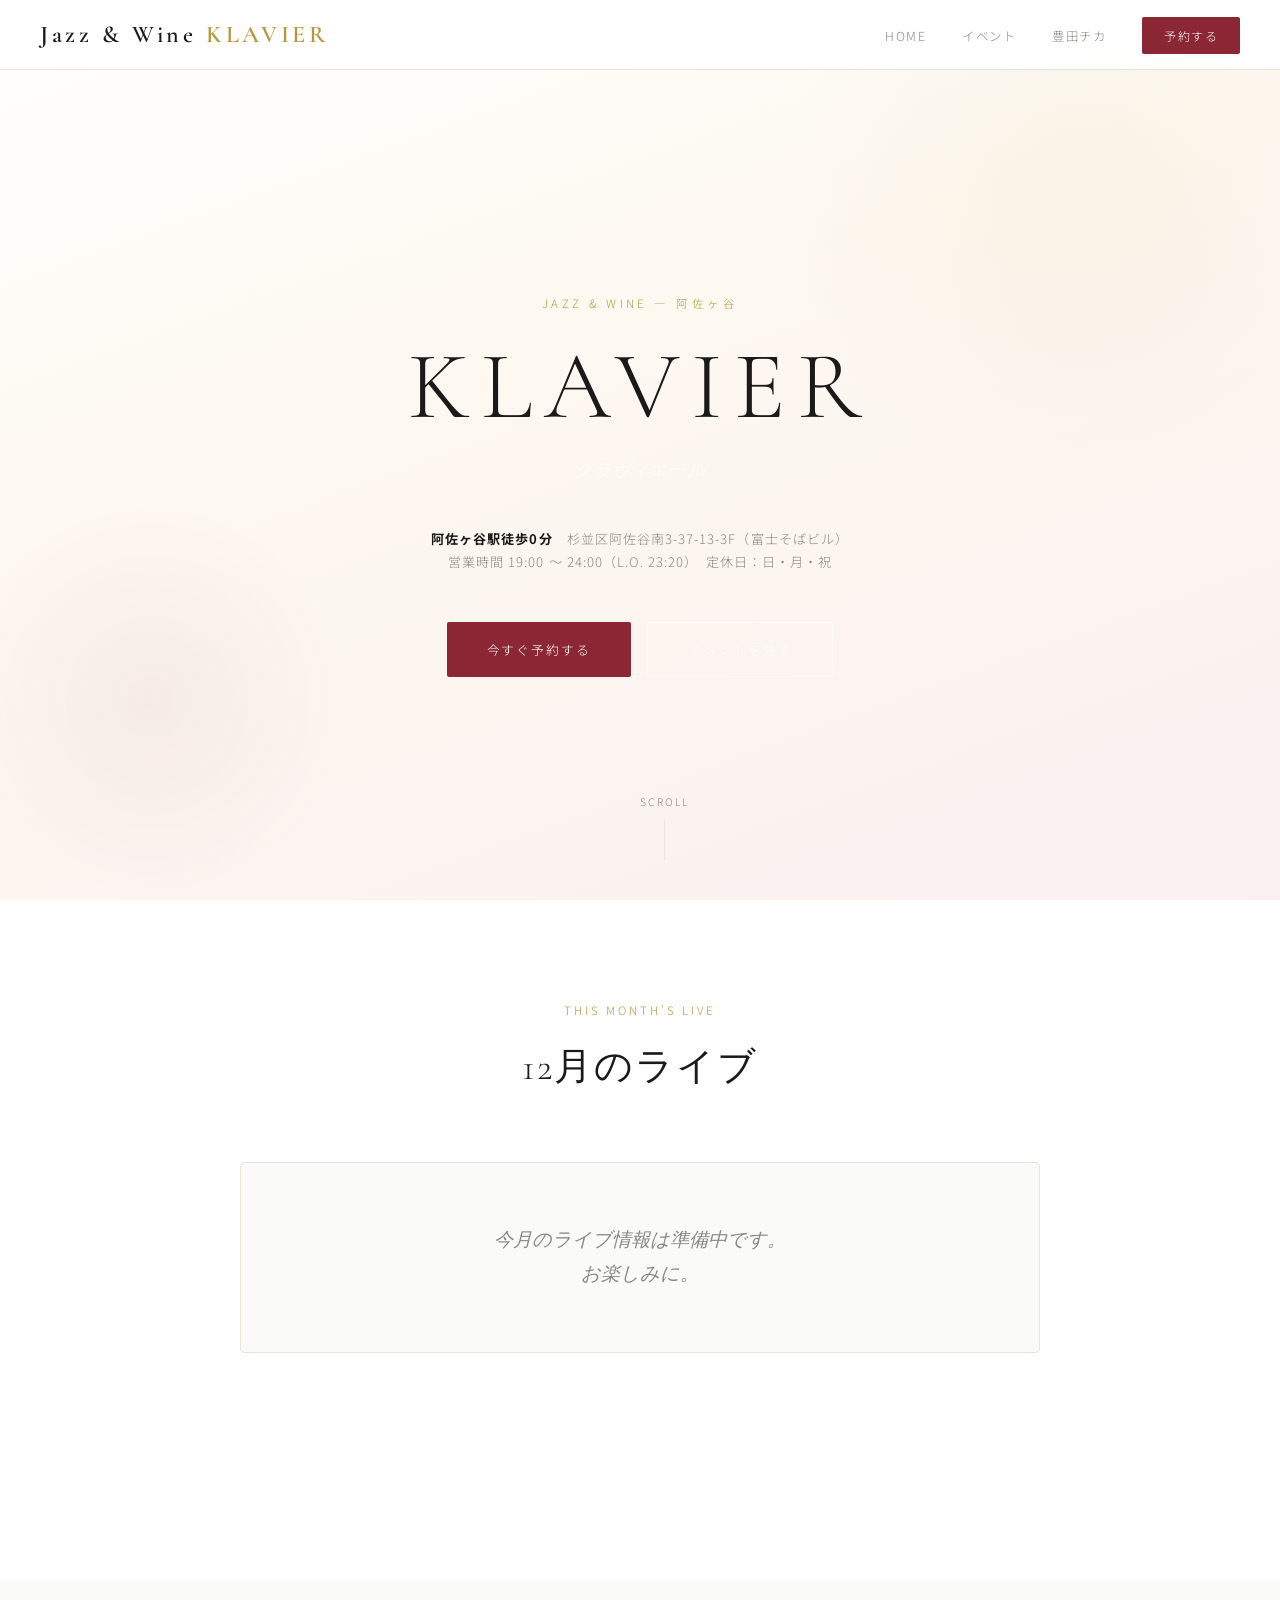
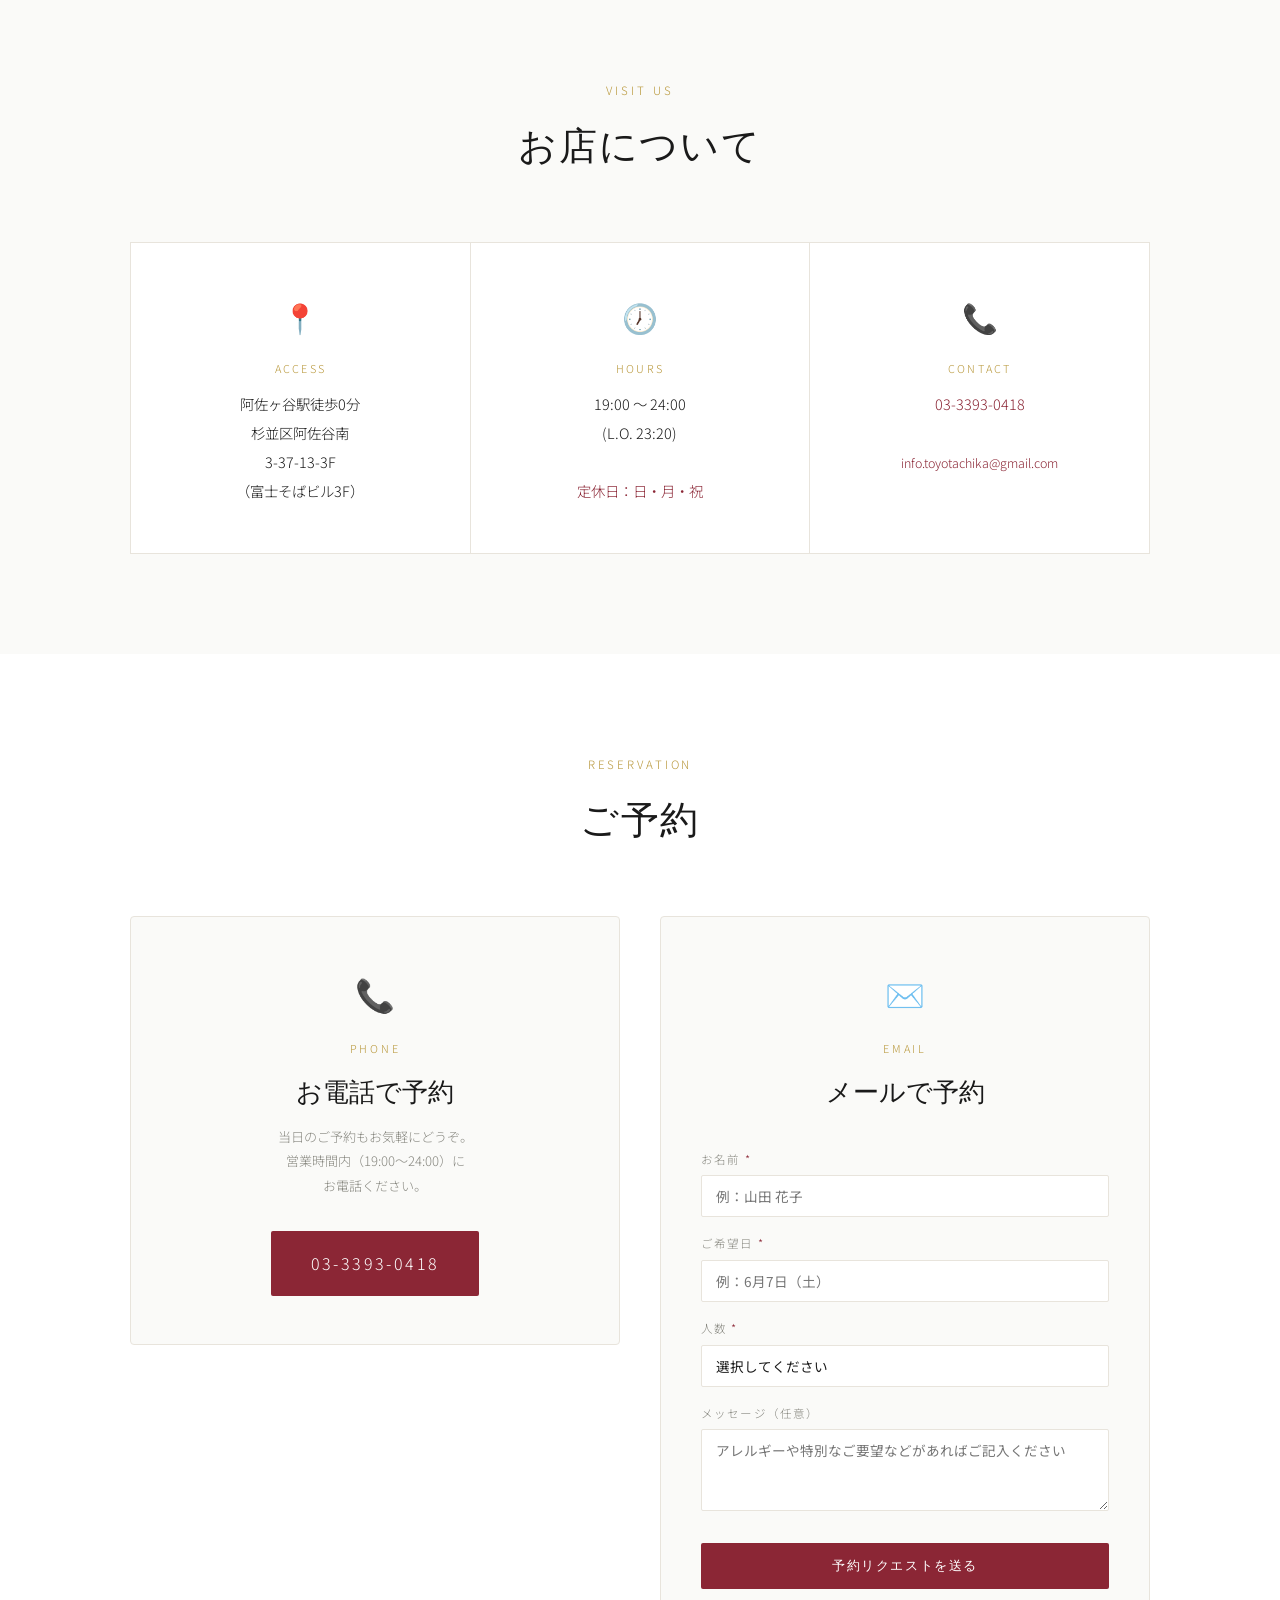
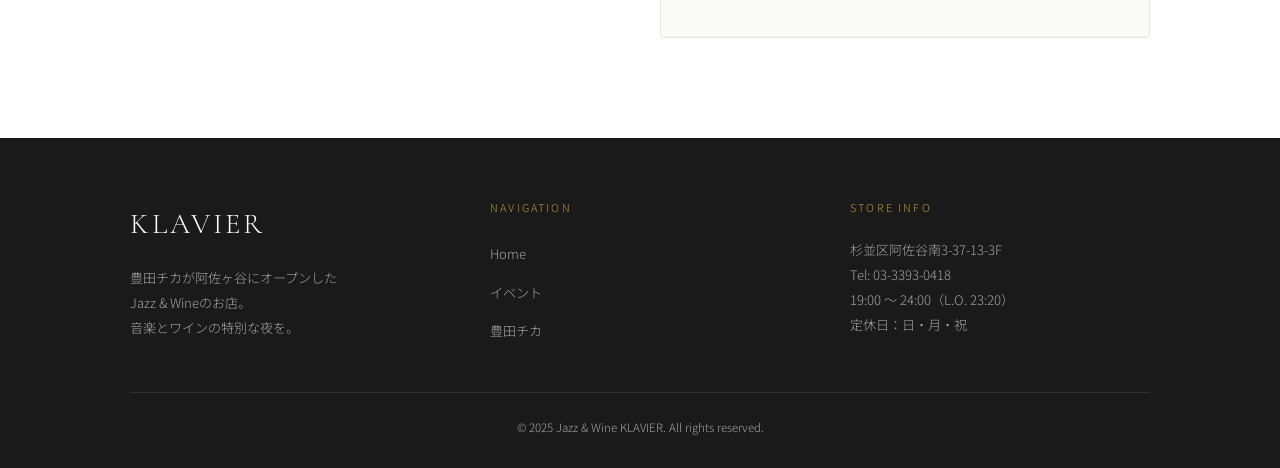
==== index.html @ 2b7a56e8 "予約フォームにメールアドレス欄を追加（返信先設定）" ====
<!DOCTYPE html>
<html lang="ja">
<head>
  <meta charset="UTF-8">
  <!-- ↓ スマートフォンで正しくスケールして表示するための設定 -->
  <meta name="viewport" content="width=device-width, initial-scale=1.0">
  <meta name="description" content="Jazz & Wine KLAVIER（クラヴィエール）阿佐ヶ谷駅徒歩0分。ジャズとワインを楽しめるライブバー。">
  <title>Jazz & Wine KLAVIER クラヴィエール | 阿佐ヶ谷</title>
  <!-- ↓ 共通スタイルシートの読み込み -->
  <link rel="stylesheet" href="css/style.css">
  <!-- Google Analytics -->
  <script async src="https://www.googletagmanager.com/gtag/js?id=G-T6R57ZZHMG"></script>
  <script>
    window.dataLayer = window.dataLayer || [];
    function gtag(){dataLayer.push(arguments);}
    gtag('js', new Date());
    gtag('config', 'G-T6R57ZZHMG');
  </script>
</head>
<body>

  <!-- ============================================================
       ナビゲーション（全ページ共通）
       position: fixed で画面上部に固定表示される
       ============================================================ -->
  <nav class="nav" role="navigation" aria-label="メインナビゲーション">
    <a href="index.html" class="nav-logo">
      Jazz &amp; Wine <span>KLAVIER</span>
    </a>

    <!-- ハンバーガーボタン（スマートフォン用） -->
    <button class="nav-hamburger" aria-label="メニューを開く" aria-expanded="false">
      <span></span>
      <span></span>
      <span></span>
    </button>

    <ul class="nav-links">
      <li><a href="index.html">Home</a></li>
      <li><a href="events.html">イベント</a></li>
      <!-- ↓ 外部リンク：豊田チカのサイトへ -->
      <li><a href="../chika/index.html">豊田チカ</a></li>
      <!-- ↓ 予約フォームへスクロール -->
      <li><a href="#reservation" class="nav-cta">予約する</a></li>
    </ul>
  </nav>

  <!-- ============================================================
       ヒーローセクション
       最初に目に入る部分。訪問者に強い印象を与える。
       ============================================================ -->
  <section class="hero" aria-label="メインビジュアル">
    <div class="hero-inner">
      <!-- 小さなラベル（eyebrow） -->
      <p class="hero-eyebrow">Jazz &amp; Wine — 阿佐ヶ谷</p>

      <!-- メインタイトル -->
      <!-- clamp()でフォントサイズを画面幅に合わせて柔軟に変化させている -->
      <h1 class="hero-title">KLAVIER</h1>

      <!-- サブタイトル（斜体のジャズらしい雰囲気） -->
      <p class="hero-subtitle">クラヴィエール</p>

      <!-- 店舗の基本情報 -->
      <p class="hero-info">
        <strong>阿佐ヶ谷駅徒歩0分</strong>　杉並区阿佐谷南3-37-13-3F（富士そばビル）<br>
        営業時間 19:00 〜 24:00（L.O. 23:20）　定休日：日・月・祝
      </p>

      <!-- CTAボタン群：予約と詳細確認の2択を提示 -->
      <div class="hero-buttons">
        <!-- ↓ 予約フォームへスクロール -->
        <a href="#reservation" class="btn-primary">今すぐ予約する</a>
        <a href="events.html" class="btn-secondary">イベントを見る</a>
      </div>
    </div>

    <!-- スクロール促進の矢印 -->
    <div class="hero-scroll" aria-hidden="true">scroll</div>
  </section>

  <!-- ============================================================
       今月のライブ（スライドショー）
       events.js のデータと main.js の initSlideshow() が
       このセクションを自動で組み立てる
       ============================================================ -->
  <section class="slideshow-section section" aria-label="今月のライブ">
    <div class="container">
      <div class="section-header">
        <span class="section-label">This Month's Live</span>
        <!-- ↓ id="current-month-label" に日本時間の今月名が main.js からセットされる -->
        <h2 class="section-title" id="current-month-label">今月のライブ</h2>
      </div>

      <div class="slideshow-wrapper">
        <!-- ↓ main.js の initSlideshow() がここにスライドを自動生成する -->
        <div id="slideshow-container"></div>
        <!-- ↓ ドットナビゲーション（スライドの枚数分の丸が生成される） -->
        <div id="slideshow-dots" class="slideshow-dots" role="tablist" aria-label="スライドナビゲーション"></div>
      </div>

      <!-- イベントページへの誘導リンク -->
      <div style="text-align:center; margin-top: 48px;">
        <a href="events.html" class="btn-secondary">全イベントスケジュールを見る</a>
      </div>
    </div>
  </section>

  <!-- ============================================================
       店舗情報セクション
       3カラムグリッドで場所・時間・連絡先を並べる
       ============================================================ -->
  <section class="section section-alt" aria-label="店舗情報">
    <div class="container">
      <div class="section-header">
        <span class="section-label">Visit Us</span>
        <h2 class="section-title">お店について</h2>
      </div>

      <!-- ↓ 3カラムグリッド（レスポンシブでタブレットは2列、スマホは1列に変化） -->
      <div class="info-grid">
        <!-- アクセス -->
        <div class="info-item">
          <div class="info-icon">📍</div>
          <p class="info-label">Access</p>
          <p class="info-value">
            阿佐ヶ谷駅徒歩0分<br>
            杉並区阿佐谷南<br>
            3-37-13-3F<br>
            （富士そばビル3F）
          </p>
        </div>

        <!-- 営業時間 -->
        <div class="info-item">
          <div class="info-icon">🕖</div>
          <p class="info-label">Hours</p>
          <p class="info-value">
            19:00 〜 24:00<br>
            (L.O. 23:20)<br><br>
            <span style="color:var(--color-accent)">定休日：日・月・祝</span>
          </p>
        </div>

        <!-- 連絡先 -->
        <div class="info-item">
          <div class="info-icon">📞</div>
          <p class="info-label">Contact</p>
          <p class="info-value">
            <!-- tel: リンクでスマートフォンからそのまま電話 -->
            <a href="tel:0333930418">03-3393-0418</a><br><br>
            <!-- mailto: リンクでメールソフトが開く -->
            <a href="mailto:info.toyotachika@gmail.com" style="color:var(--color-accent); font-size:0.78rem;">
              info.toyotachika@gmail.com
            </a>
          </p>
        </div>
      </div>
    </div>
  </section>

  <!-- ============================================================
       予約セクション
       電話とFormspreeフォームの2種類を並べて表示
       id="reservation" でナビの「予約する」ボタンからスクロールで飛んでくる
       ============================================================ -->
  <section class="section" id="reservation" aria-label="ご予約">
    <div class="container">
      <div class="section-header">
        <span class="section-label">Reservation</span>
        <h2 class="section-title">ご予約</h2>
      </div>

      <!-- 2カラム：左=電話、右=メールフォーム -->
      <div style="display: grid; grid-template-columns: 1fr 1fr; gap: 40px; align-items: start;">

        <!-- ── 電話予約 ── -->
        <div style="background: var(--color-bg-soft); border: 1px solid var(--color-border); border-radius: 4px; padding: 48px 40px; text-align: center;">
          <div style="font-size: 2rem; margin-bottom: 16px;">📞</div>
          <p style="font-size: 0.68rem; letter-spacing: 0.25em; text-transform: uppercase; color: var(--color-gold); margin-bottom: 12px;">Phone</p>
          <h3 style="font-family: var(--font-display); font-size: 1.6rem; font-weight: 300; margin-bottom: 8px;">お電話で予約</h3>
          <p style="font-size: 0.82rem; color: var(--color-text-muted); margin-bottom: 32px; line-height: 1.9;">
            当日のご予約もお気軽にどうぞ。<br>
            営業時間内（19:00〜24:00）に<br>
            お電話ください。
          </p>
          <!-- tel: リンク：スマートフォンからタップで電話できる -->
          <a href="tel:0333930418" class="btn-primary" style="font-size: 1rem; padding: 18px 40px; letter-spacing: 0.15em; display: inline-block;">
            03-3393-0418
          </a>
        </div>

        <!-- ── メールフォーム（Formspree） ── -->
        <div style="background: var(--color-bg-soft); border: 1px solid var(--color-border); border-radius: 4px; padding: 48px 40px;">
          <div style="text-align: center; margin-bottom: 32px;">
            <div style="font-size: 2rem; margin-bottom: 16px;">✉️</div>
            <p style="font-size: 0.68rem; letter-spacing: 0.25em; text-transform: uppercase; color: var(--color-gold); margin-bottom: 12px;">Email</p>
            <h3 style="font-family: var(--font-display); font-size: 1.6rem; font-weight: 300;">メールで予約</h3>
          </div>

          <!-- ============================================================
               Formspreeフォーム
               action属性のURLがFormspreeのエンドポイント。
               送信するとFormspreeがGmailに転送してくれる。
               ============================================================ -->
          <form
            id="reservation-form"
            action="https://formspree.io/f/xojbkowa"
            method="POST"
          >
            <!-- お名前 -->
            <div style="margin-bottom: 16px;">
              <label style="display: block; font-size: 0.72rem; letter-spacing: 0.1em; color: var(--color-text-muted); margin-bottom: 6px;">
                お名前 <span style="color: var(--color-accent);">*</span>
              </label>
              <!-- name属性がFormspreeでのフィールド名になる -->
              <input
                type="text"
                name="お名前"
                required
                placeholder="例：山田 花子"
                style="width:100%; padding:10px 14px; border:1px solid var(--color-border); border-radius:2px; font-family:var(--font-body); font-size:0.85rem; outline:none; background:var(--color-bg); color:var(--color-text); transition: border-color 0.3s;"
                onfocus="this.style.borderColor='var(--color-accent)'"
                onblur="this.style.borderColor='var(--color-border)'"
              >
            </div>

            <!-- 希望日 -->
            <div style="margin-bottom: 16px;">
              <label style="display: block; font-size: 0.72rem; letter-spacing: 0.1em; color: var(--color-text-muted); margin-bottom: 6px;">
                ご希望日 <span style="color: var(--color-accent);">*</span>
              </label>
              <input
                type="text"
                name="ご希望日"
                required
                placeholder="例：6月7日（土）"
                style="width:100%; padding:10px 14px; border:1px solid var(--color-border); border-radius:2px; font-family:var(--font-body); font-size:0.85rem; outline:none; background:var(--color-bg); color:var(--color-text); transition: border-color 0.3s;"
                onfocus="this.style.borderColor='var(--color-accent)'"
                onblur="this.style.borderColor='var(--color-border)'"
              >
            </div>

            <!-- 人数 -->
            <div style="margin-bottom: 16px;">
              <label style="display: block; font-size: 0.72rem; letter-spacing: 0.1em; color: var(--color-text-muted); margin-bottom: 6px;">
                人数 <span style="color: var(--color-accent);">*</span>
              </label>
              <select
                name="人数"
                required
                style="width:100%; padding:10px 14px; border:1px solid var(--color-border); border-radius:2px; font-family:var(--font-body); font-size:0.85rem; outline:none; background:var(--color-bg); color:var(--color-text); -webkit-appearance:none;"
              >
                <option value="">選択してください</option>
                <option>1名</option>
                <option>2名</option>
                <option>3名</option>
                <option>4名</option>
                <option>5名以上</option>
              </select>
            </div>

            <!-- メッセージ -->
            <div style="margin-bottom: 24px;">
              <label style="display: block; font-size: 0.72rem; letter-spacing: 0.1em; color: var(--color-text-muted); margin-bottom: 6px;">
                メッセージ（任意）
              </label>
              <textarea
                name="メッセージ"
                rows="3"
                placeholder="アレルギーや特別なご要望などがあればご記入ください"
                style="width:100%; padding:10px 14px; border:1px solid var(--color-border); border-radius:2px; font-family:var(--font-body); font-size:0.85rem; outline:none; background:var(--color-bg); color:var(--color-text); resize:vertical; transition: border-color 0.3s;"
                onfocus="this.style.borderColor='var(--color-accent)'"
                onblur="this.style.borderColor='var(--color-border)'"
              ></textarea>
            </div>

            <!-- 送信ボタン -->
            <button
              type="submit"
              id="reservation-submit"
              class="btn-primary"
              style="width:100%; padding:14px; font-size:0.82rem; letter-spacing:0.12em;"
            >
              予約リクエストを送る
            </button>
          </form>

          <!-- 送信完了メッセージ（JSで表示） -->
          <div id="reservation-success" style="display:none; text-align:center; padding:32px 0;">
            <p style="font-family: var(--font-display); font-size: 1.4rem; margin-bottom: 12px;">ありがとうございます</p>
            <p style="font-size: 0.82rem; color: var(--color-text-muted);">
              予約リクエストを受け付けました。<br>
              確認後、ご連絡いたします。
            </p>
          </div>
        </div>

      </div>
    </div>
  </section>

  <!-- ============================================================
       フッター
       ============================================================ -->
  <footer class="footer" role="contentinfo">
    <div class="container">
      <div class="footer-grid">
        <!-- ロゴ・説明 -->
        <div>
          <p class="footer-logo">KLAVIER</p>
          <p class="footer-desc">
            豊田チカが阿佐ヶ谷にオープンした<br>
            Jazz &amp; Wineのお店。<br>
            音楽とワインの特別な夜を。
          </p>
        </div>

        <!-- ナビリンク -->
        <div>
          <p class="footer-heading">Navigation</p>
          <ul class="footer-links">
            <li><a href="index.html">Home</a></li>
            <li><a href="events.html">イベント</a></li>
            <li><a href="../chika/index.html">豊田チカ</a></li>
          </ul>
        </div>

        <!-- 店舗情報 -->
        <div>
          <p class="footer-heading">Store Info</p>
          <p class="footer-desc">
            杉並区阿佐谷南3-37-13-3F<br>
            Tel: <a href="tel:0333930418" style="color:inherit;">03-3393-0418</a><br>
            19:00 〜 24:00（L.O. 23:20）<br>
            定休日：日・月・祝
          </p>
        </div>
      </div>

      <div class="footer-bottom">
        <p>&copy; 2025 Jazz &amp; Wine KLAVIER. All rights reserved.</p>
      </div>
    </div>
  </footer>

  <!-- ============================================================
       JavaScriptの読み込み（bodyの最後に置くのがベストプラクティス）
       【理由】HTMLが全部読み込まれた後にJSが実行されるため、
               要素が存在しない状態でJSが動くエラーを防げる。
       ============================================================ -->
  <!-- ↓ まずイベントデータを読み込む（main.jsより先に読む必要がある） -->
  <script src="js/events.js"></script>
  <!-- ↓ 次に動作ロジックを読み込む -->
  <script src="js/main.js"></script>

</body>
</html>
---- css/style.css ----
/* ============================================================
   style.css — KLAVIERサイト 共通スタイル
   【役割】サイト全体の見た目（色・フォント・レイアウト）を定義します。
   ============================================================ */

/* ── Google Fonts 読み込み ──
   Cormorant Garamond: 高級感のある見出し用セリフ体
   Noto Sans JP: 日本語テキスト用（読みやすさ重視）
   ── */
@import url('https://fonts.googleapis.com/css2?family=Cormorant+Garamond:ital,wght@0,300;0,400;0,600;1,300;1,400&family=Noto+Sans+JP:wght@300;400;500&display=swap');

/* ── CSS変数（カラーパレット）──
   色を変えたいときはここの値を変えるだけでサイト全体に反映されます */
:root {
  --color-bg: #ffffff;
  --color-bg-soft: #fafaf8;        /* セクション背景用のごく薄いオフホワイト */
  --color-text: #1a1a1a;           /* メインテキスト：ほぼ黒 */
  --color-text-muted: #888880;     /* サブテキスト：グレー */
  --color-accent: #8b2635;         /* アクセント：深みのある赤ワイン色（予約意欲を刺激） */
  --color-accent-light: #c4556a;   /* アクセントの明るいバリエーション */
  --color-gold: #b8973a;           /* ゴールド：高級感のあるポイント色 */
  --color-border: #e8e4dc;         /* ボーダー：温かみのあるクリーム系 */
  --color-nav-bg: rgba(255,255,255,0.95); /* ナビゲーション背景（半透明白） */

  --font-display: 'Cormorant Garamond', 'Georgia', serif;  /* 見出し用 */
  --font-body: 'Noto Sans JP', sans-serif;                  /* 本文用 */

  --max-width: 1100px;   /* コンテンツの最大幅 */
  --nav-height: 70px;    /* ナビゲーションバーの高さ */

  --transition: 0.3s ease; /* ホバー等のアニメーション速度 */
}

/* ── リセット・基本設定 ── */
*, *::before, *::after {
  box-sizing: border-box;  /* paddingやborderをwidthに含める */
  margin: 0;
  padding: 0;
}

html {
  scroll-behavior: smooth; /* アンカーリンクをなめらかにスクロール */
}

body {
  font-family: var(--font-body);
  background-color: var(--color-bg);
  color: var(--color-text);
  line-height: 1.8;
  font-weight: 300;
}

img {
  max-width: 100%;
  height: auto;
  display: block;
}

a {
  color: inherit;
  text-decoration: none;
}

/* ============================================================
   ナビゲーション
   ============================================================ */
.nav {
  position: fixed;          /* 画面上部に固定 */
  top: 0;
  left: 0;
  right: 0;
  height: var(--nav-height);
  background: var(--color-nav-bg);
  backdrop-filter: blur(10px); /* 背景をぼかして透明感を演出 */
  border-bottom: 1px solid var(--color-border);
  z-index: 1000;            /* 他の要素より前面に表示 */
  display: flex;
  align-items: center;
  justify-content: space-between;
  padding: 0 40px;
  transition: box-shadow var(--transition);
}

.nav.scrolled {
  box-shadow: 0 2px 20px rgba(0,0,0,0.08); /* スクロール時に影を追加 */
}

/* ロゴ */
.nav-logo {
  font-family: var(--font-display);
  font-size: 1.5rem;
  font-weight: 600;
  letter-spacing: 0.15em;
  color: var(--color-text);
}

.nav-logo span {
  color: var(--color-gold); /* "KLAVIER"の一部をゴールドに */
}

/* ナビリンク群 */
.nav-links {
  display: flex;
  align-items: center;
  gap: 36px;
  list-style: none;
}

.nav-links a {
  font-size: 0.78rem;
  letter-spacing: 0.12em;
  text-transform: uppercase;
  color: var(--color-text-muted);
  transition: color var(--transition);
  position: relative;
}

/* ホバー時の下線アニメーション */
.nav-links a::after {
  content: '';
  position: absolute;
  bottom: -4px;
  left: 0;
  width: 0;
  height: 1px;
  background: var(--color-accent);
  transition: width var(--transition);
}

.nav-links a:hover {
  color: var(--color-text);
}

.nav-links a:hover::after {
  width: 100%; /* ホバーで下線が左から右に伸びる */
}

/* 予約ボタン（CTAリンク） */
.nav-cta {
  background: var(--color-accent);
  color: #fff !important;
  padding: 10px 22px;
  border-radius: 2px;
  font-size: 0.75rem !important;
  letter-spacing: 0.1em;
  transition: background var(--transition) !important;
}

.nav-cta:hover {
  background: var(--color-accent-light) !important;
}

.nav-cta::after {
  display: none !important; /* CTAボタンには下線不要 */
}

/* ハンバーガーメニュー（スマホ用） */
.nav-hamburger {
  display: none; /* デフォルトは非表示、スマホでのみ表示 */
  flex-direction: column;
  gap: 5px;
  cursor: pointer;
  background: none;
  border: none;
  padding: 4px;
}

.nav-hamburger span {
  width: 24px;
  height: 1.5px;
  background: var(--color-text);
  transition: var(--transition);
  display: block;
}

/* ============================================================
   共通レイアウト
   ============================================================ */
.container {
  max-width: var(--max-width);
  margin: 0 auto;
  padding: 0 40px;
}

.section {
  padding: 100px 0;
}

.section-alt {
  background: var(--color-bg-soft); /* 交互にうっすら色を変えてメリハリを出す */
}

/* セクション見出し */
.section-header {
  text-align: center;
  margin-bottom: 60px;
}

.section-label {
  font-size: 0.72rem;
  letter-spacing: 0.25em;
  text-transform: uppercase;
  color: var(--color-gold);
  display: block;
  margin-bottom: 12px;
}

.section-title {
  font-family: var(--font-display);
  font-size: 2.4rem;
  font-weight: 300;
  letter-spacing: 0.05em;
  color: var(--color-text);
}

/* ============================================================
   ヒーローセクション（ホームページ最上部）
   ============================================================ */
.hero {
  min-height: 100vh;           /* 画面の高さいっぱいに表示 */
  padding-top: var(--nav-height);
  display: flex;
  align-items: center;
  justify-content: center;
  text-align: center;
  position: relative;
  overflow: hidden;
  background: linear-gradient(
    160deg,
    #fff 0%,
    #fdf8f0 40%,
    #faf0f0 100%
  ); /* 白からほんのり暖色への gradient で高級感 */
}

/* 背景の装飾的な丸（視覚的な深みを追加） */
.hero::before {
  content: '';
  position: absolute;
  width: 600px;
  height: 600px;
  border-radius: 50%;
  background: radial-gradient(circle, rgba(184,151,58,0.06) 0%, transparent 70%);
  top: -100px;
  right: -100px;
  pointer-events: none;
}

.hero::after {
  content: '';
  position: absolute;
  width: 400px;
  height: 400px;
  border-radius: 50%;
  background: radial-gradient(circle, rgba(139,38,53,0.05) 0%, transparent 70%);
  bottom: 0;
  left: -50px;
  pointer-events: none;
}

.hero-inner {
  position: relative;
  z-index: 1;
}

.hero-eyebrow {
  font-size: 0.72rem;
  letter-spacing: 0.3em;
  text-transform: uppercase;
  color: var(--color-gold);
  margin-bottom: 20px;
  /* フェードインアニメーション */
  animation: fadeUp 0.9s ease both;
}

.hero-title {
  font-family: var(--font-display);
  font-size: clamp(3rem, 8vw, 6rem); /* 画面幅に応じてフォントサイズが変わる */
  font-weight: 300;
  letter-spacing: 0.12em;
  line-height: 1.1;
  color: var(--color-text);
  animation: fadeUp 0.9s 0.15s ease both; /* 0.15秒遅らせてずらして表示 */
}

.hero-subtitle {
  font-family: var(--font-display);
  font-size: 1.1rem;
  font-style: italic;
  color: rgba(255,255,255,0.85);
  margin: 16px 0 40px;
  letter-spacing: 0.05em;
  animation: fadeUp 0.9s 0.3s ease both;
}

.hero-info {
  font-size: 0.82rem;
  letter-spacing: 0.08em;
  color: var(--color-text-muted);
  margin-bottom: 48px;
  animation: fadeUp 0.9s 0.4s ease both;
}

.hero-info strong {
  color: var(--color-text);
}

/* ヒーローのCTAボタン群 */
.hero-buttons {
  display: flex;
  gap: 16px;
  justify-content: center;
  flex-wrap: wrap;
  animation: fadeUp 0.9s 0.5s ease both;
}

/* プライマリボタン（予約を促す）*/
.btn-primary {
  background: var(--color-accent);
  color: #fff;
  padding: 16px 40px;
  font-size: 0.8rem;
  letter-spacing: 0.15em;
  text-transform: uppercase;
  border: none;
  border-radius: 2px;
  cursor: pointer;
  transition: background var(--transition), transform var(--transition);
  display: inline-block;
}

.btn-primary:hover {
  background: var(--color-accent-light);
  transform: translateY(-2px); /* ホバーでわずかに浮き上がる */
}

/* セカンダリボタン（アウトライン） */
.btn-secondary {
  background: transparent;
  color: #ffffff;
  padding: 15px 40px;
  font-size: 0.8rem;
  letter-spacing: 0.15em;
  text-transform: uppercase;
  border: 1px solid rgba(255,255,255,0.6);
  border-radius: 2px;
  cursor: pointer;
  transition: border-color var(--transition), transform var(--transition);
  display: inline-block;
}

.btn-secondary:hover {
  border-color: var(--color-text);
  transform: translateY(-2px);
}

/* スクロール誘導の矢印 */
.hero-scroll {
  position: absolute;
  bottom: 40px;
  left: 50%;
  transform: translateX(-50%);
  display: flex;
  flex-direction: column;
  align-items: center;
  gap: 8px;
  font-size: 0.65rem;
  letter-spacing: 0.2em;
  text-transform: uppercase;
  color: var(--color-text-muted);
  animation: fadeUp 1s 1s ease both;
}

.hero-scroll::after {
  content: '';
  width: 1px;
  height: 40px;
  background: var(--color-border);
  animation: scrollLine 1.5s ease-in-out infinite; /* 線が伸び縮みするアニメーション */
}

/* ============================================================
   スライドショーセクション（This month's recommendations）
   ============================================================ */
.slideshow-section {
  padding: 100px 0;
  background: var(--color-bg);
}

.slideshow-wrapper {
  position: relative;
  max-width: 800px;
  margin: 0 auto;
}

/* 1枚のスライド */
.slide {
  display: none; /* デフォルトは非表示。JSで active クラスを付与して表示 */
  animation: fadeIn 0.6s ease;
}

.slide.active {
  display: block; /* active クラスがある時だけ表示 */
}

/* イベントカード（スライド内） */
.event-card {
  background: var(--color-bg-soft);
  border: 1px solid var(--color-border);
  border-radius: 4px;
  overflow: hidden;
  display: grid;
  grid-template-columns: 1fr 1fr; /* 左:画像、右:テキスト の2カラム */
  min-height: 280px;
}

/* 画像がない場合の代替背景 */
.event-card-image {
  background: linear-gradient(135deg, #1a1a1a 0%, #3d2020 100%);
  display: flex;
  align-items: center;
  justify-content: center;
  min-height: 200px;
}

.event-card-image img {
  width: 100%;
  height: 100%;
  object-fit: cover; /* 画像をはみ出さないようにトリミング */
}

.event-card-image-placeholder {
  font-family: var(--font-display);
  font-size: 3rem;
  color: rgba(255,255,255,0.2);
  letter-spacing: 0.1em;
}

.event-card-body {
  padding: 40px 36px;
  display: flex;
  flex-direction: column;
  justify-content: center;
}

.event-card-date {
  font-size: 0.72rem;
  letter-spacing: 0.2em;
  text-transform: uppercase;
  color: var(--color-gold);
  margin-bottom: 8px;
}

.event-card-title {
  font-family: var(--font-display);
  font-size: 1.6rem;
  font-weight: 400;
  margin-bottom: 8px;
  line-height: 1.3;
}

.event-card-artist {
  font-size: 0.85rem;
  color: var(--color-text-muted);
  margin-bottom: 20px;
}

.event-card-detail {
  font-size: 0.78rem;
  color: var(--color-text-muted);
  line-height: 2;
  border-top: 1px solid var(--color-border);
  padding-top: 16px;
  margin-bottom: 24px;
}

.event-card-detail strong {
  color: var(--color-text);
  display: inline-block;
  width: 55px;
}

/* スライドショーのナビゲーション（ドット） */
.slideshow-dots {
  display: flex;
  justify-content: center;
  gap: 8px;
  margin-top: 24px;
}

.slideshow-dot {
  width: 6px;
  height: 6px;
  border-radius: 50%;
  background: var(--color-border);
  border: none;
  cursor: pointer;
  transition: background var(--transition), transform var(--transition);
  padding: 0;
}

.slideshow-dot.active {
  background: var(--color-accent); /* アクティブなドットをアクセントカラーに */
  transform: scale(1.3);
}

/* 「今月のイベントはありません」メッセージ */
.no-events {
  text-align: center;
  padding: 60px 40px;
  background: var(--color-bg-soft);
  border: 1px solid var(--color-border);
  border-radius: 4px;
}

.no-events p {
  font-family: var(--font-display);
  font-size: 1.2rem;
  color: var(--color-text-muted);
  font-style: italic;
}

/* ============================================================
   店舗情報セクション
   ============================================================ */
.info-grid {
  display: grid;
  grid-template-columns: repeat(3, 1fr); /* 3カラムグリッド */
  gap: 1px;                               /* 細い線で区切る */
  background: var(--color-border);        /* gridのgapに色を付けて線に見せる */
  border: 1px solid var(--color-border);
}

.info-item {
  background: var(--color-bg);
  padding: 48px 40px;
  text-align: center;
}

.info-icon {
  font-size: 1.8rem;
  margin-bottom: 16px;
}

.info-label {
  font-size: 0.68rem;
  letter-spacing: 0.2em;
  text-transform: uppercase;
  color: var(--color-gold);
  margin-bottom: 12px;
}

.info-value {
  font-size: 0.9rem;
  line-height: 2;
  color: var(--color-text);
}

.info-value a {
  color: var(--color-accent);
}

/* ============================================================
   イベントページ
   ============================================================ */

/* 月選択タブ */
.month-tabs {
  display: flex;
  flex-wrap: wrap;     /* 画面が狭い時は折り返す */
  gap: 4px;
  margin-bottom: 60px;
  justify-content: center;
}

.month-tab {
  padding: 10px 18px;
  font-size: 0.78rem;
  letter-spacing: 0.1em;
  border: 1px solid var(--color-border);
  background: none;
  cursor: pointer;
  color: var(--color-text-muted);
  border-radius: 2px;
  transition: all var(--transition);
  font-family: var(--font-body);
}

.month-tab:hover {
  border-color: var(--color-accent);
  color: var(--color-accent);
}

.month-tab.active {
  background: var(--color-accent); /* 選択中の月はアクセントカラーで塗りつぶす */
  border-color: var(--color-accent);
  color: #fff;
}

/* イベントリスト */
.events-list {
  display: flex;
  flex-direction: column;
  gap: 24px;
}

/* イベントリストの各アイテム */
.event-list-item {
  display: grid;
  grid-template-columns: 200px 1fr auto; /* 日付 | 詳細 | ボタン */
  gap: 0;
  border: 1px solid var(--color-border);
  border-radius: 4px;
  overflow: hidden;
  transition: box-shadow var(--transition);
}

.event-list-item:hover {
  box-shadow: 0 8px 30px rgba(139,38,53,0.08); /* ホバーで赤みがかった影 */
}

.event-list-date {
  background: var(--color-text);
  color: #fff;
  padding: 32px 24px;
  display: flex;
  align-items: center;
  justify-content: center;
  text-align: center;
}

.event-list-date-text {
  font-family: var(--font-display);
  font-size: 1rem;
  line-height: 1.6;
}

.event-list-body {
  padding: 28px 32px;
  background: var(--color-bg);
}

.event-list-title {
  font-family: var(--font-display);
  font-size: 1.4rem;
  margin-bottom: 6px;
}

.event-list-artist {
  font-size: 0.85rem;
  color: var(--color-text-muted);
  margin-bottom: 12px;
}

.event-list-meta {
  font-size: 0.78rem;
  color: var(--color-text-muted);
  line-height: 2;
}

.event-list-meta strong {
  color: var(--color-text);
  margin-right: 8px;
}

.event-list-cta {
  background: var(--color-bg-soft);
  padding: 28px 32px;
  display: flex;
  align-items: center;
  justify-content: center;
}

/* ============================================================
   フッター
   ============================================================ */
.footer {
  background: var(--color-text);
  color: rgba(255,255,255,0.6);
  padding: 60px 0 30px;
}

.footer-grid {
  display: grid;
  grid-template-columns: 1fr 1fr 1fr;
  gap: 60px;
  margin-bottom: 48px;
}

.footer-logo {
  font-family: var(--font-display);
  font-size: 1.8rem;
  color: #fff;
  margin-bottom: 16px;
  letter-spacing: 0.1em;
}

.footer-desc {
  font-size: 0.82rem;
  line-height: 1.9;
}

.footer-heading {
  font-size: 0.68rem;
  letter-spacing: 0.2em;
  text-transform: uppercase;
  color: var(--color-gold);
  margin-bottom: 20px;
}

.footer-links {
  list-style: none;
  display: flex;
  flex-direction: column;
  gap: 10px;
}

.footer-links a {
  font-size: 0.82rem;
  transition: color var(--transition);
}

.footer-links a:hover {
  color: #fff;
}

.footer-bottom {
  border-top: 1px solid rgba(255,255,255,0.1);
  padding-top: 24px;
  text-align: center;
  font-size: 0.72rem;
}

/* ============================================================
   ページヘッダー（イベントページ等の上部）
   ============================================================ */
.page-header {
  padding: calc(var(--nav-height) + 80px) 0 80px;
  text-align: center;
  background: linear-gradient(160deg, #fff 0%, #fdf8f0 100%);
  border-bottom: 1px solid var(--color-border);
}

.page-header-label {
  font-size: 0.72rem;
  letter-spacing: 0.25em;
  text-transform: uppercase;
  color: var(--color-gold);
  margin-bottom: 16px;
}

.page-header-title {
  font-family: var(--font-display);
  font-size: 3rem;
  font-weight: 300;
  letter-spacing: 0.08em;
}

/* ============================================================
   キーフレームアニメーション
   ============================================================ */
/* 下から上にフェードイン */
@keyframes fadeUp {
  from {
    opacity: 0;
    transform: translateY(24px);
  }
  to {
    opacity: 1;
    transform: translateY(0);
  }
}

/* ふわっとフェードイン */
@keyframes fadeIn {
  from { opacity: 0; }
  to   { opacity: 1; }
}

/* スクロール誘導の線が伸び縮みする */
@keyframes scrollLine {
  0%, 100% { opacity: 0.3; transform: scaleY(0.5); transform-origin: top; }
  50%       { opacity: 1;   transform: scaleY(1);   }
}

/* ============================================================
   レスポンシブ対応
   【役割】画面幅によってレイアウトを変えるルール
   ============================================================ */

/* ── タブレット（〜1024px） ── */
@media (max-width: 1024px) {
  .container { padding: 0 28px; }
  .nav { padding: 0 28px; }

  .info-grid {
    grid-template-columns: 1fr 1fr; /* 3カラム→2カラムに */
  }

  .footer-grid {
    grid-template-columns: 1fr 1fr;
    gap: 40px;
  }

  .event-list-item {
    grid-template-columns: 160px 1fr; /* ボタン列を非表示寄りに */
  }

  .event-list-cta {
    display: none;
  }
}

/* ── スマートフォン（〜768px） ── */
@media (max-width: 768px) {
  :root { --nav-height: 60px; }

  .container { padding: 0 20px; }
  .nav { padding: 0 20px; }
  .section { padding: 70px 0; }

  /* スマホではナビリンクを非表示にしてハンバーガーメニューを表示 */
  .nav-links {
    display: none;
    position: fixed;
    top: var(--nav-height);
    left: 0;
    right: 0;
    background: #fff;
    flex-direction: column;
    padding: 24px 20px;
    border-bottom: 1px solid var(--color-border);
    gap: 20px;
  }

  .nav-links.open {
    display: flex; /* ハンバーガーを押すとJSが .open を付与 */
  }

  .nav-hamburger {
    display: flex;
  }

  .hero-title { font-size: clamp(2.4rem, 10vw, 4rem); }

  .hero-buttons { flex-direction: column; align-items: center; }

  /* 予約セクション：スマホは縦積みに */
  #reservation .container > div > div:last-child,
  #reservation .container > div > div:first-child {
    grid-column: 1;
  }

  #reservation [style*="grid-template-columns: 1fr 1fr"] {
    grid-template-columns: 1fr !important;
  }

  .event-card {
    grid-template-columns: 1fr; /* スマホは1カラム（縦積み）に */
  }

  .event-list-item {
    grid-template-columns: 1fr; /* スマホは1カラムに */
  }

  .event-list-date {
    padding: 20px;
  }

  .info-grid {
    grid-template-columns: 1fr; /* スマホは1カラムに */
  }

  .footer-grid {
    grid-template-columns: 1fr;
    gap: 40px;
  }

  .month-tabs { gap: 6px; }
  .month-tab { padding: 8px 12px; font-size: 0.72rem; }

  .section-title { font-size: 1.8rem; }
  .page-header-title { font-size: 2rem; }
}
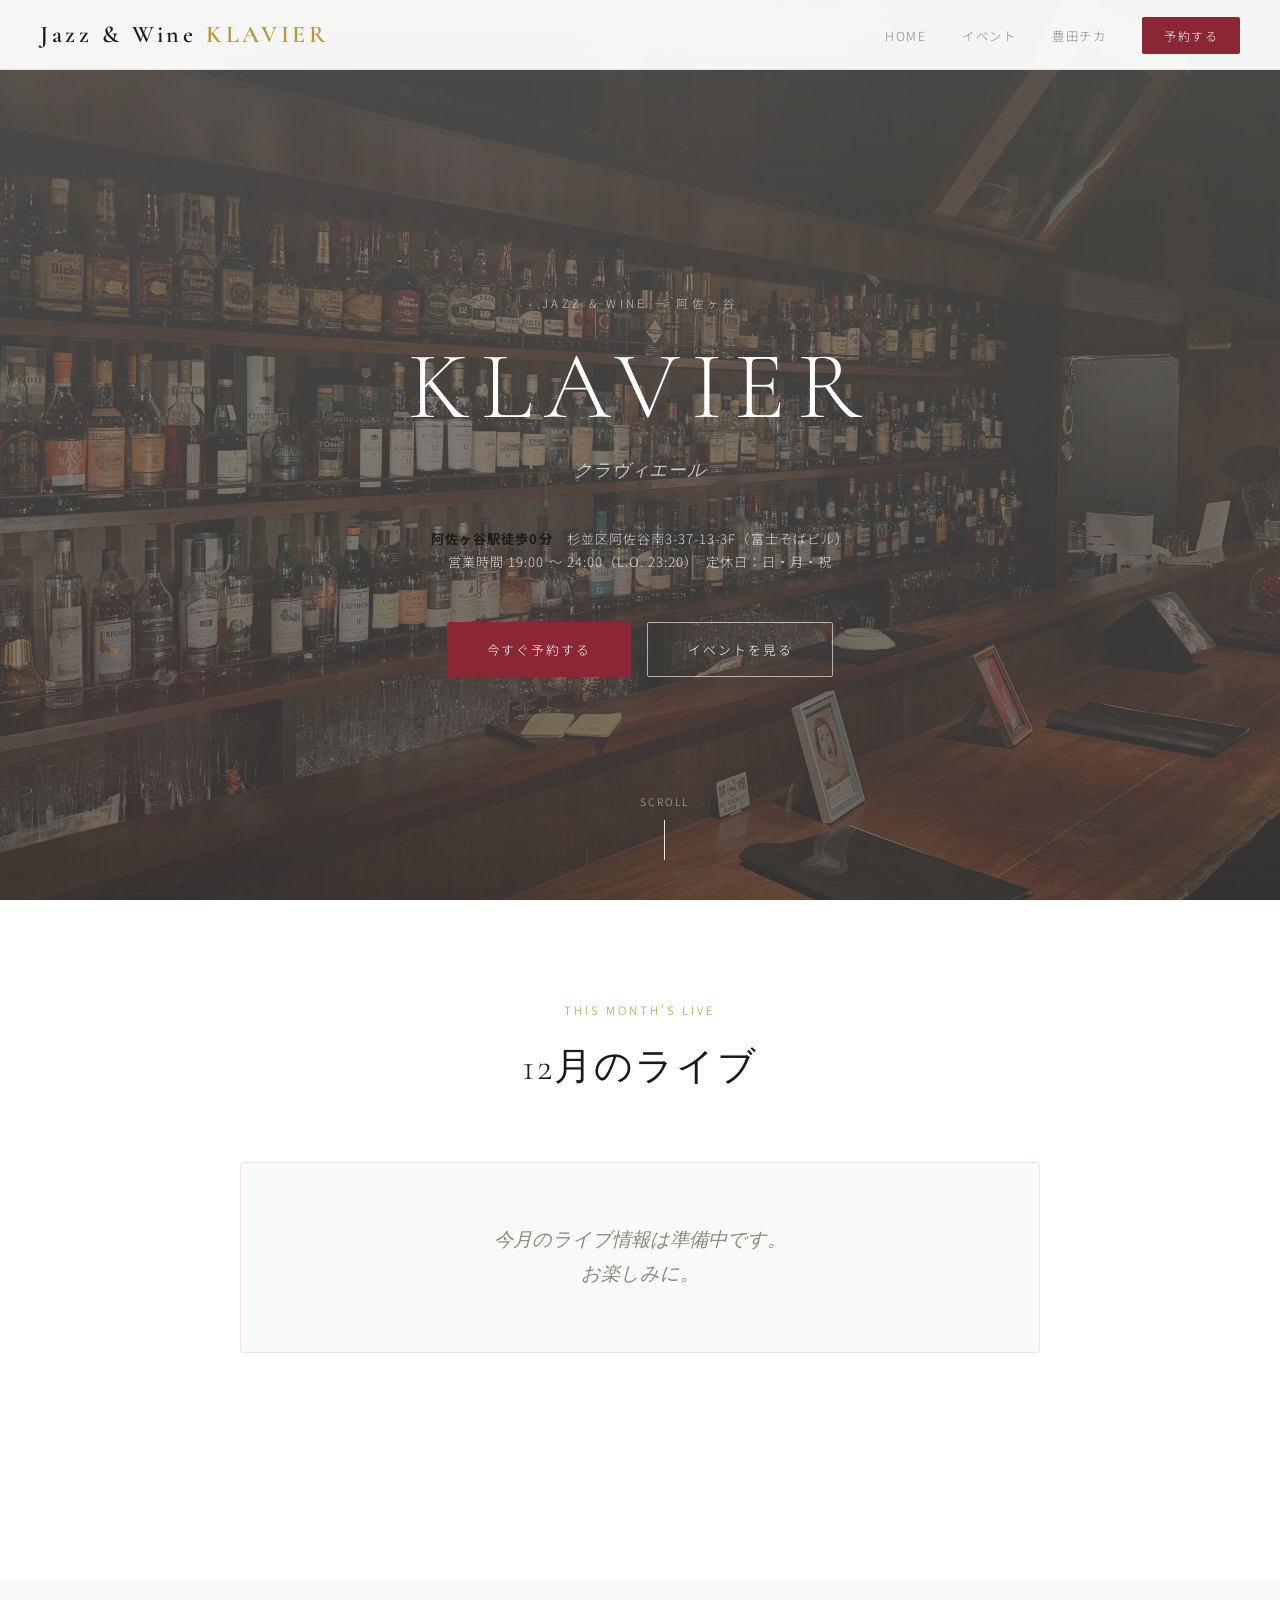
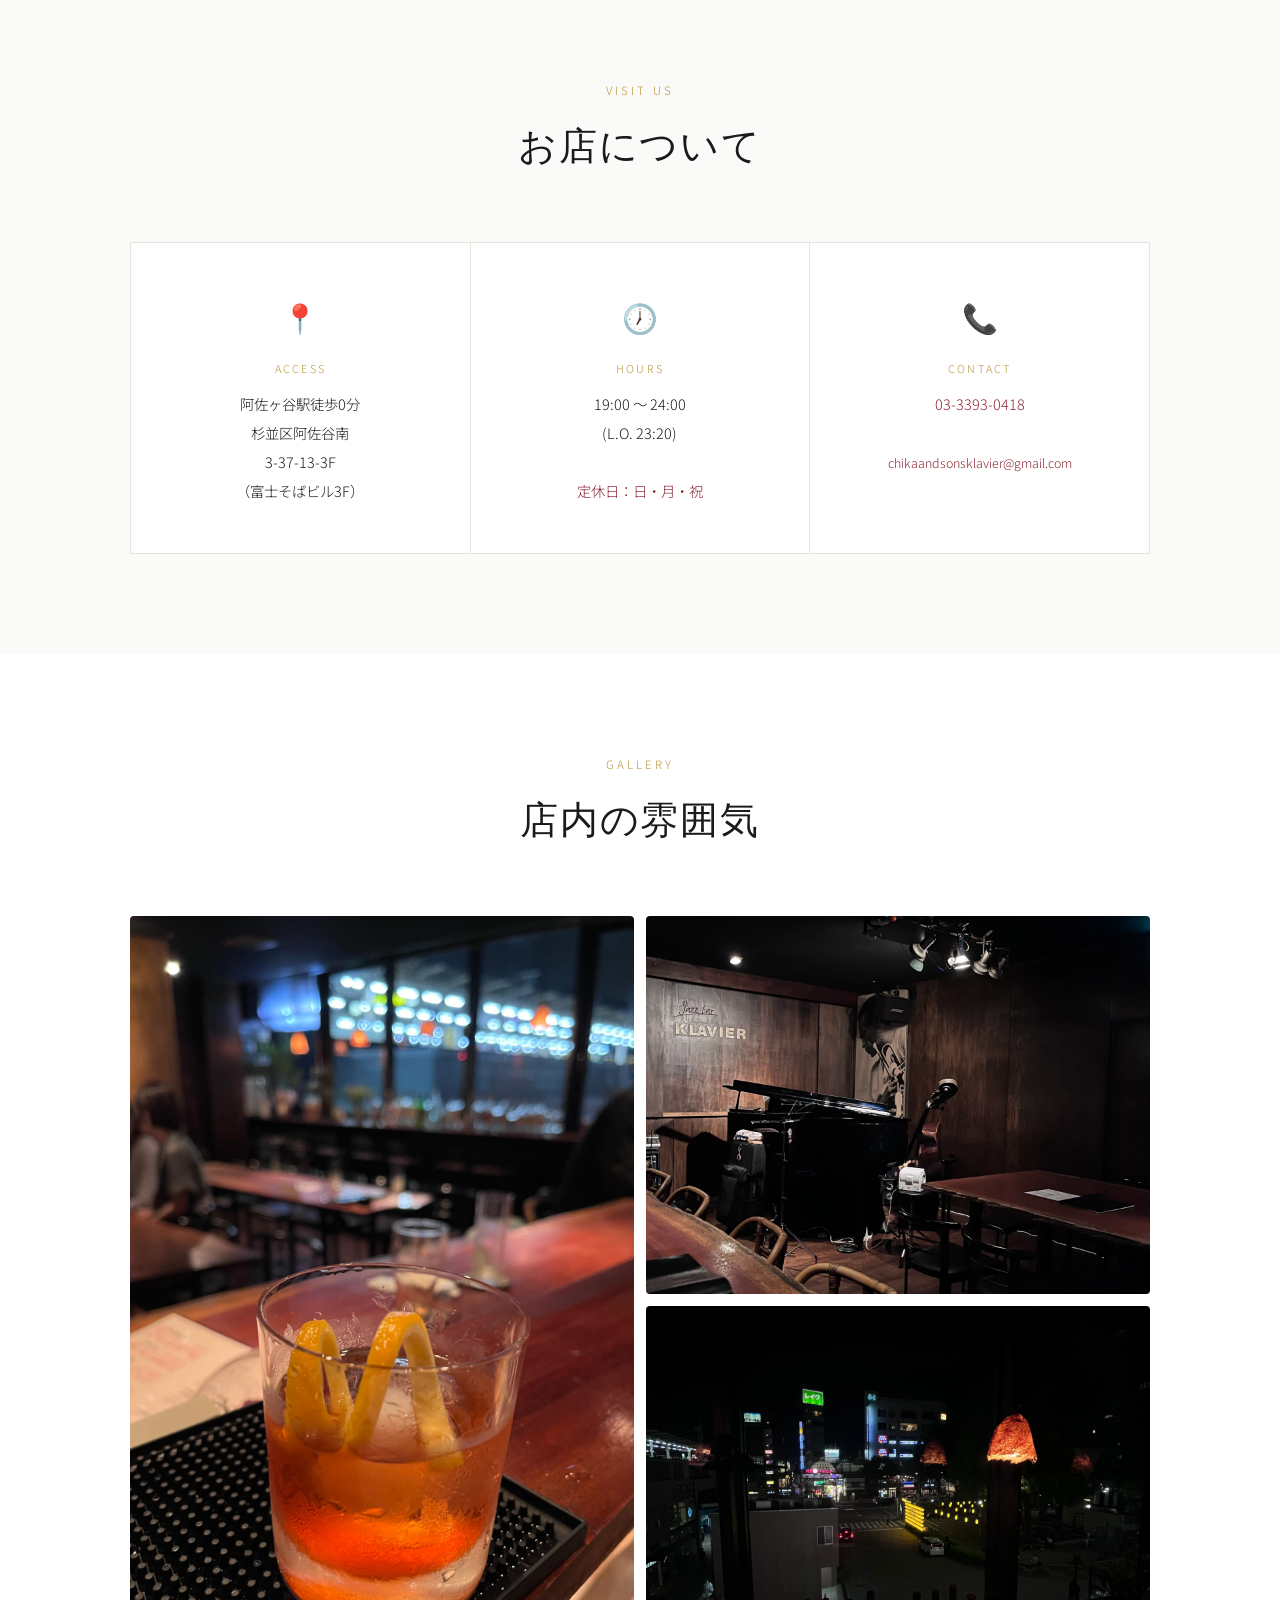
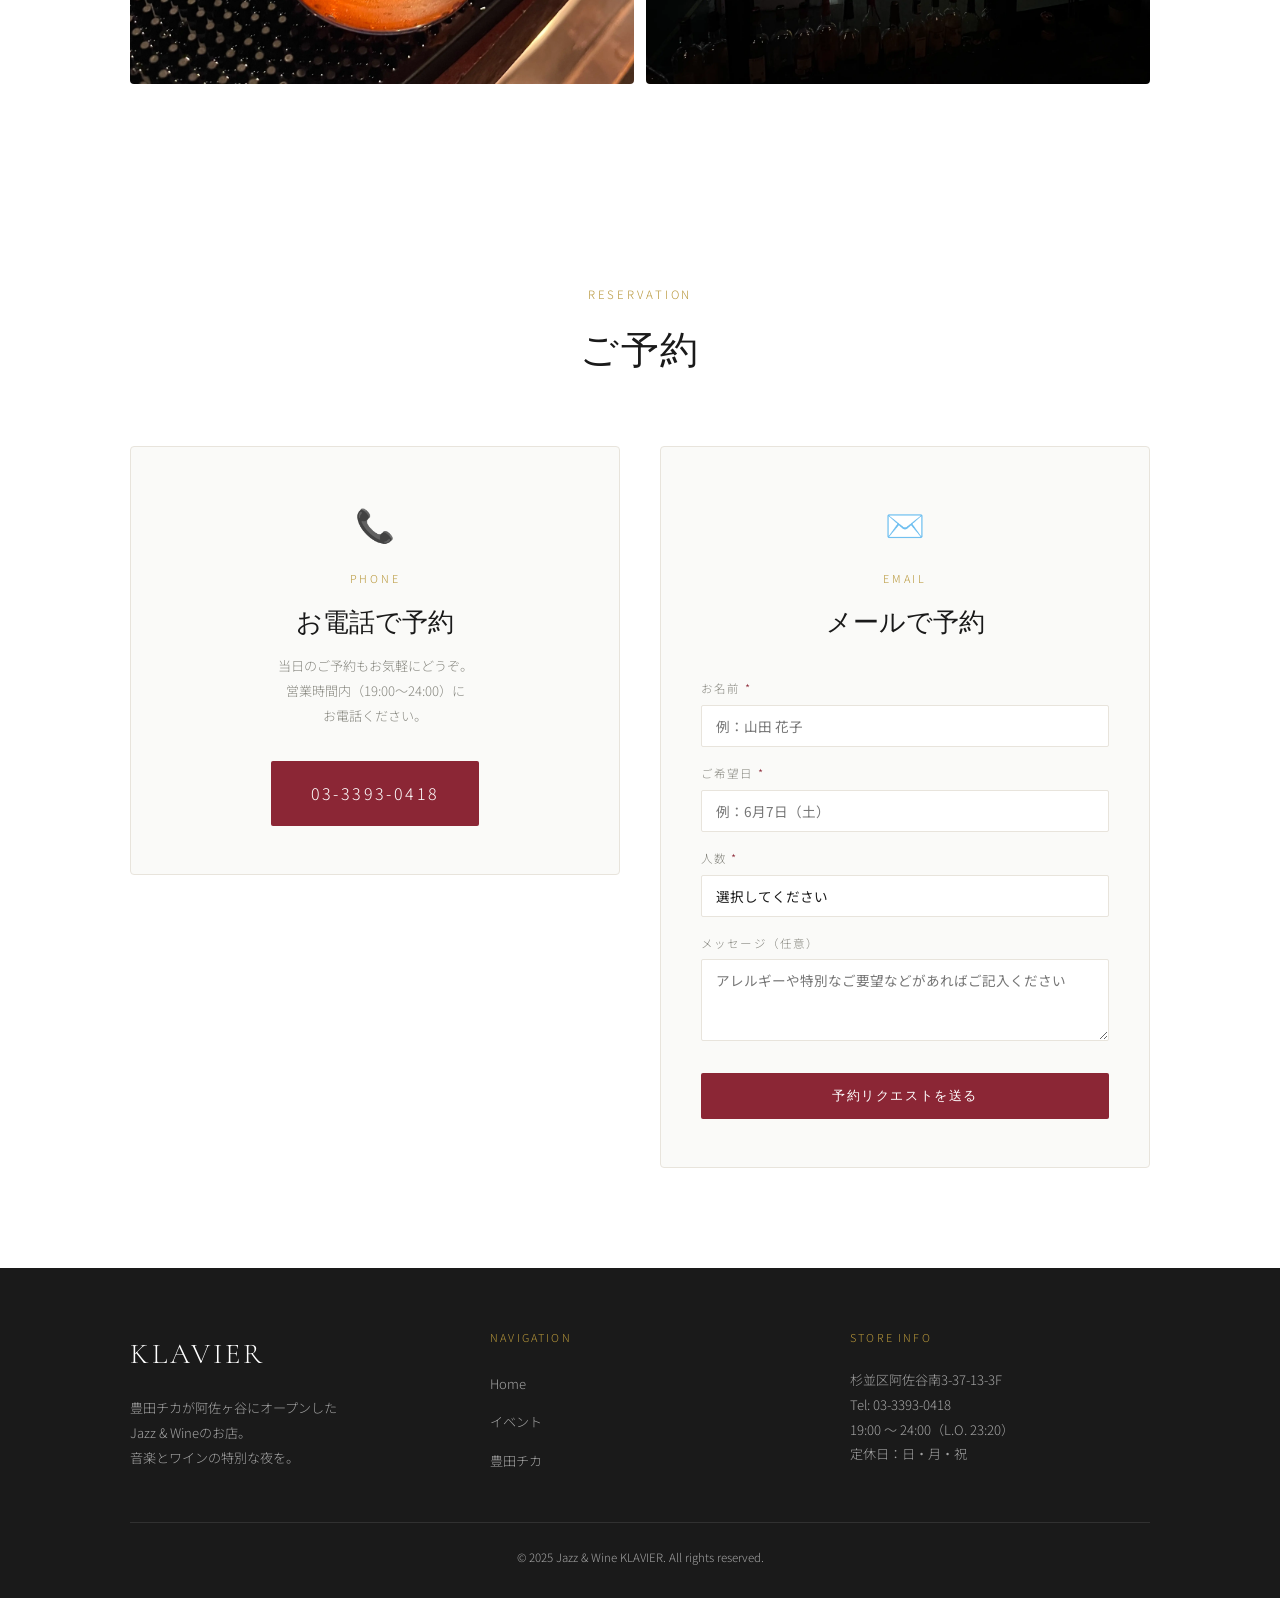
==== commit e12d402a: "Revert "予約フォームにメールアドレス欄を追加（返信先設定）" This reverts commit 2b7a56e827b6a7324c9a79fc4fba70db182de0e2." ====
--- a/index.html
+++ b/index.html
@@ -2,6 +2,7 @@
 <html lang="ja">
 <head>
   <meta charset="UTF-8">
+  <meta name="google-site-verification" content="3axVeKE6WhtOXjwT8hjQMVr4iWvCKEYhU70NukK2Ugk">
   <!-- ↓ スマートフォンで正しくスケールして表示するための設定 -->
   <meta name="viewport" content="width=device-width, initial-scale=1.0">
   <meta name="description" content="Jazz & Wine KLAVIER（クラヴィエール）阿佐ヶ谷駅徒歩0分。ジャズとワインを楽しめるライブバー。">
@@ -39,7 +40,7 @@
       <li><a href="index.html">Home</a></li>
       <li><a href="events.html">イベント</a></li>
       <!-- ↓ 外部リンク：豊田チカのサイトへ -->
-      <li><a href="../chika/index.html">豊田チカ</a></li>
+      <li><a href="https://www.chika-jazz.com/home" target="_blank" rel="noopener">豊田チカ</a></li>
       <!-- ↓ 予約フォームへスクロール -->
       <li><a href="#reservation" class="nav-cta">予約する</a></li>
     </ul>
@@ -50,19 +51,32 @@
        最初に目に入る部分。訪問者に強い印象を与える。
        ============================================================ -->
   <section class="hero" aria-label="メインビジュアル">
-    <div class="hero-inner">
+    <!-- ヒーロー背景画像
+         position:absolute で全体に広がる。
+         object-fit:cover で縦横比を保ちながらトリミング。
+         z-index:0 でテキストの後ろに配置。 -->
+    <div style="position:absolute; inset:0; z-index:0; overflow:hidden;">
+      <img
+        src="images/hero.webp"
+        alt="Jazz bar KLAVIER 店内"
+        style="width:100%; height:100%; object-fit:cover; object-position:center; opacity:0.55;"
+      >
+      <!-- 暗いグラデーション（テキストを読みやすくする） -->
+      <div style="position:absolute; inset:0; background:linear-gradient(to bottom, rgba(0,0,0,0.35) 0%, rgba(0,0,0,0.55) 100%);"></div>
+    </div>
+    <div class="hero-inner" style="position:relative; z-index:1;">
       <!-- 小さなラベル（eyebrow） -->
-      <p class="hero-eyebrow">Jazz &amp; Wine — 阿佐ヶ谷</p>
+      <p class="hero-eyebrow" style="color:rgba(255,255,255,0.7);">Jazz &amp; Wine — 阿佐ヶ谷</p>
 
       <!-- メインタイトル -->
       <!-- clamp()でフォントサイズを画面幅に合わせて柔軟に変化させている -->
-      <h1 class="hero-title">KLAVIER</h1>
+      <h1 class="hero-title" style="color:#fff;">KLAVIER</h1>
 
       <!-- サブタイトル（斜体のジャズらしい雰囲気） -->
-      <p class="hero-subtitle">クラヴィエール</p>
+      <p class="hero-subtitle" style="color:rgba(255,255,255,0.7);">クラヴィエール</p>
 
       <!-- 店舗の基本情報 -->
-      <p class="hero-info">
+      <p class="hero-info" style="color:rgba(255,255,255,0.8);">
         <strong>阿佐ヶ谷駅徒歩0分</strong>　杉並区阿佐谷南3-37-13-3F（富士そばビル）<br>
         営業時間 19:00 〜 24:00（L.O. 23:20）　定休日：日・月・祝
       </p>
@@ -75,8 +89,9 @@
       </div>
     </div>
 
+    </div>
     <!-- スクロール促進の矢印 -->
-    <div class="hero-scroll" aria-hidden="true">scroll</div>
+    <div class="hero-scroll" aria-hidden="true" style="color:rgba(255,255,255,0.6);">scroll</div>
   </section>
 
   <!-- ============================================================
@@ -150,11 +165,62 @@
             <!-- tel: リンクでスマートフォンからそのまま電話 -->
             <a href="tel:0333930418">03-3393-0418</a><br><br>
             <!-- mailto: リンクでメールソフトが開く -->
-            <a href="mailto:info.toyotachika@gmail.com" style="color:var(--color-accent); font-size:0.78rem;">
-              info.toyotachika@gmail.com
+            <a href="mailto:chikaandsonsklavier@gmail.com" style="color:var(--color-accent); font-size:0.78rem;">
+              chikaandsonsklavier@gmail.com
             </a>
           </p>
         </div>
+      </div>
+    </div>
+  </section>
+
+  <!-- ============================================================
+       フォトギャラリーセクション
+       4枚の写真をグリッドで表示して雰囲気を伝える
+       ============================================================ -->
+  <section class="section" aria-label="店内ギャラリー">
+    <div class="container">
+      <div class="section-header">
+        <span class="section-label">Gallery</span>
+        <h2 class="section-title">店内の雰囲気</h2>
+      </div>
+
+      <!-- 4枚グリッド：左に大きな1枚、右に3枚 -->
+      <div style="display:grid; grid-template-columns:1fr 1fr; grid-template-rows:auto auto; gap:12px;">
+
+        <!-- 左：大きなメイン写真（2行分） -->
+        <div style="grid-row:1/3; overflow:hidden; border-radius:4px;">
+          <img
+            src="images/negroni.webp"
+            alt="KLAVIERのカクテル"
+            style="width:100%; height:100%; object-fit:cover; object-position:center; transition:transform 0.4s ease;"
+            onmouseover="this.style.transform='scale(1.03)'"
+            onmouseout="this.style.transform='scale(1)'"
+          >
+        </div>
+
+        <!-- 右上 -->
+        <div style="overflow:hidden; border-radius:4px; aspect-ratio:4/3;">
+          <img
+            src="images/piano.webp"
+            alt="KLAVIERのステージ"
+            style="width:100%; height:100%; object-fit:cover; object-position:center; transition:transform 0.4s ease;"
+            onmouseover="this.style.transform='scale(1.03)'"
+            onmouseout="this.style.transform='scale(1)'"
+          >
+        </div>
+
+        <!-- 右下 -->
+        <div style="overflow:hidden; border-radius:4px; aspect-ratio:4/3;">
+          <img
+            src="images/view.webp"
+            alt="KLAVIERからの夜景"
+            style="width:100%; height:100%; object-fit:cover; object-position:center; transition:transform 0.4s ease;"
+            onmouseover="this.style.transform='scale(1.03)'"
+            onmouseout="this.style.transform='scale(1)'"
+          >
+        </div>
+
       </div>
     </div>
   </section>
@@ -322,7 +388,7 @@
           <ul class="footer-links">
             <li><a href="index.html">Home</a></li>
             <li><a href="events.html">イベント</a></li>
-            <li><a href="../chika/index.html">豊田チカ</a></li>
+            <li><a href="https://www.chika-jazz.com/home" target="_blank" rel="noopener">豊田チカ</a></li>
           </ul>
         </div>
 
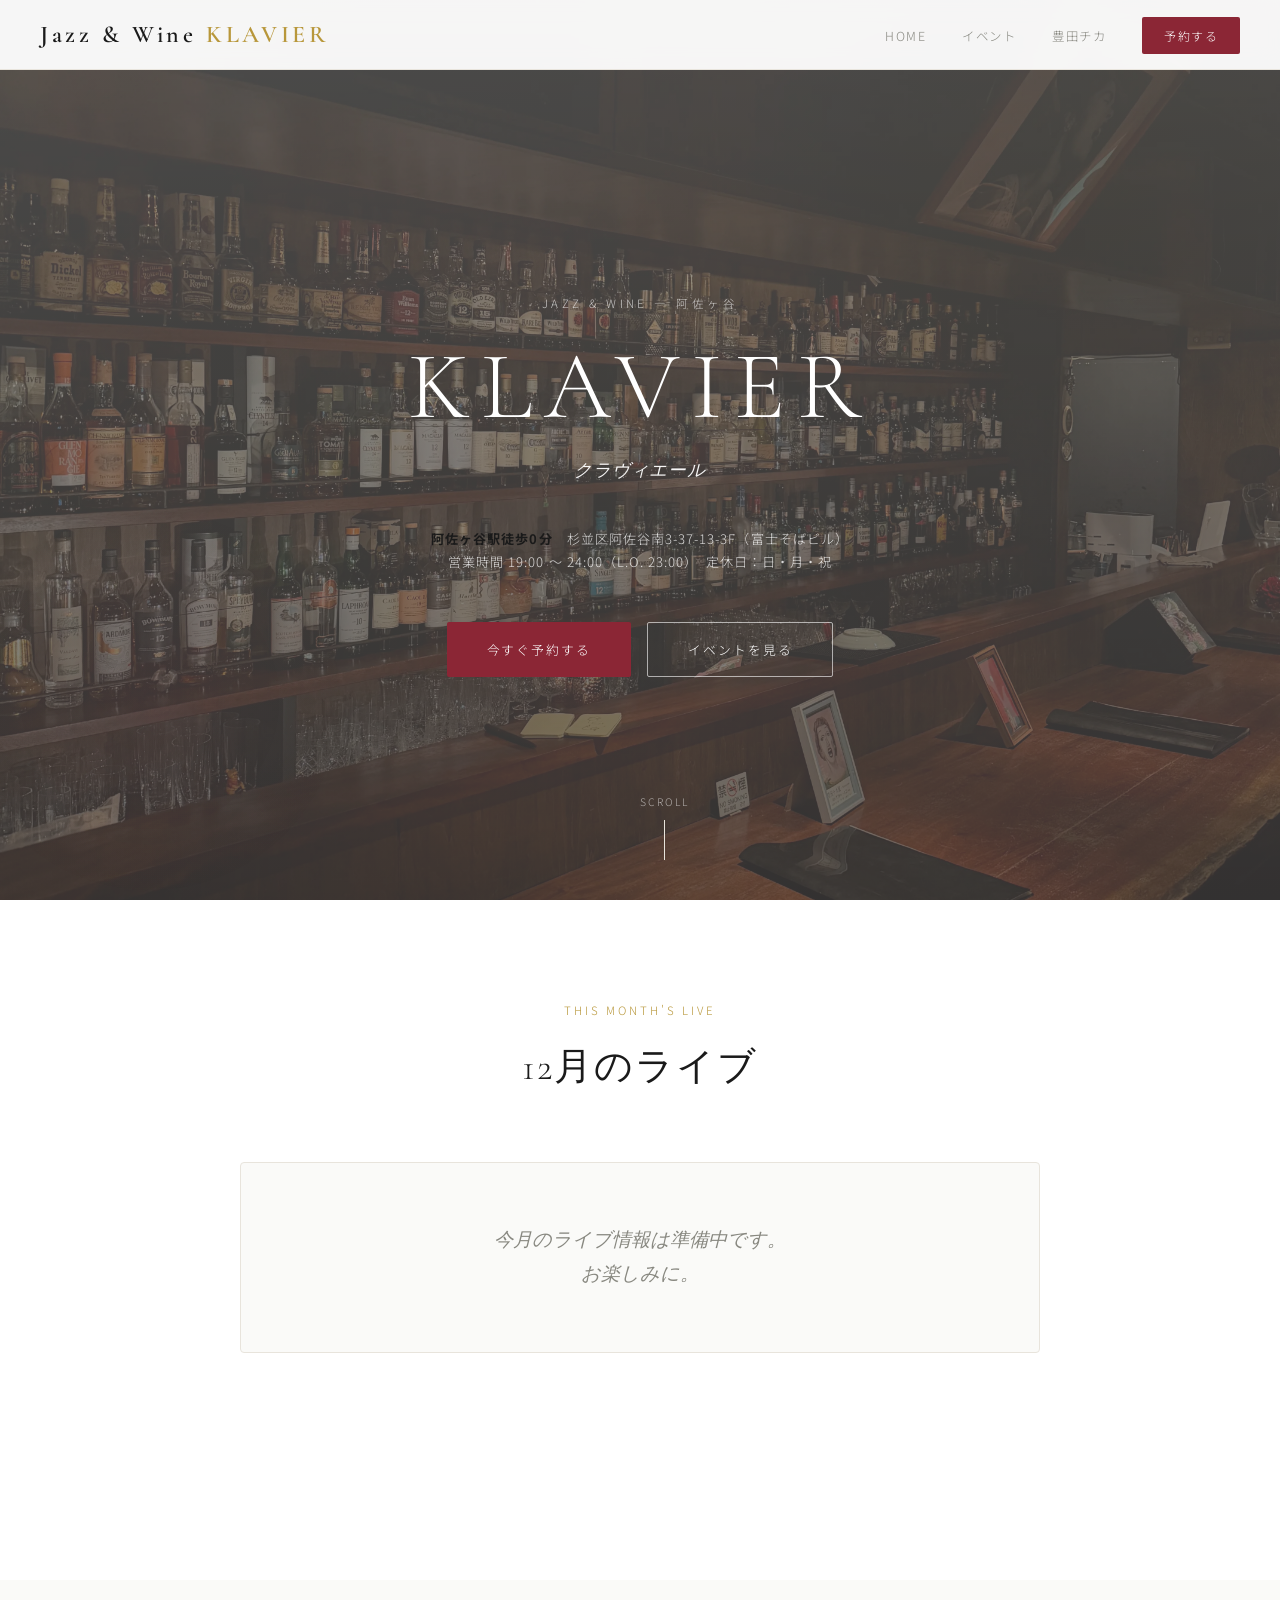
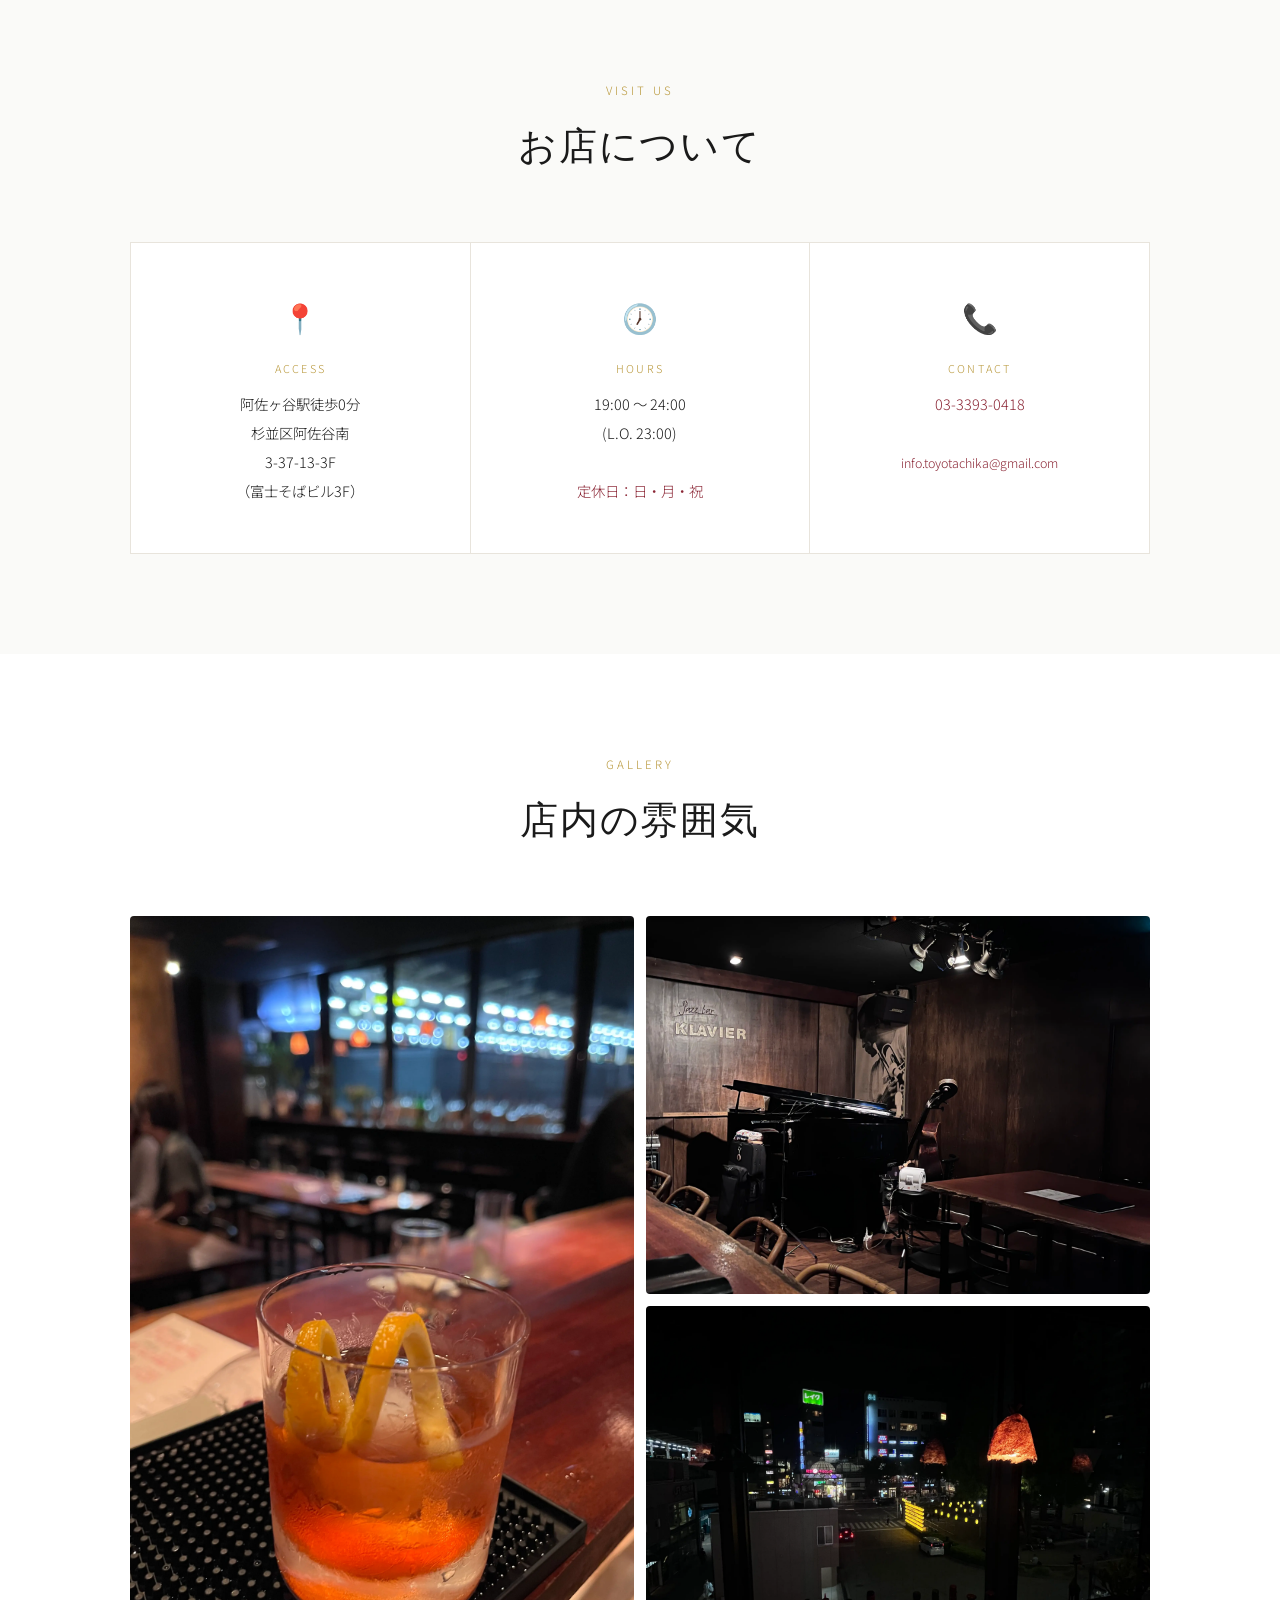
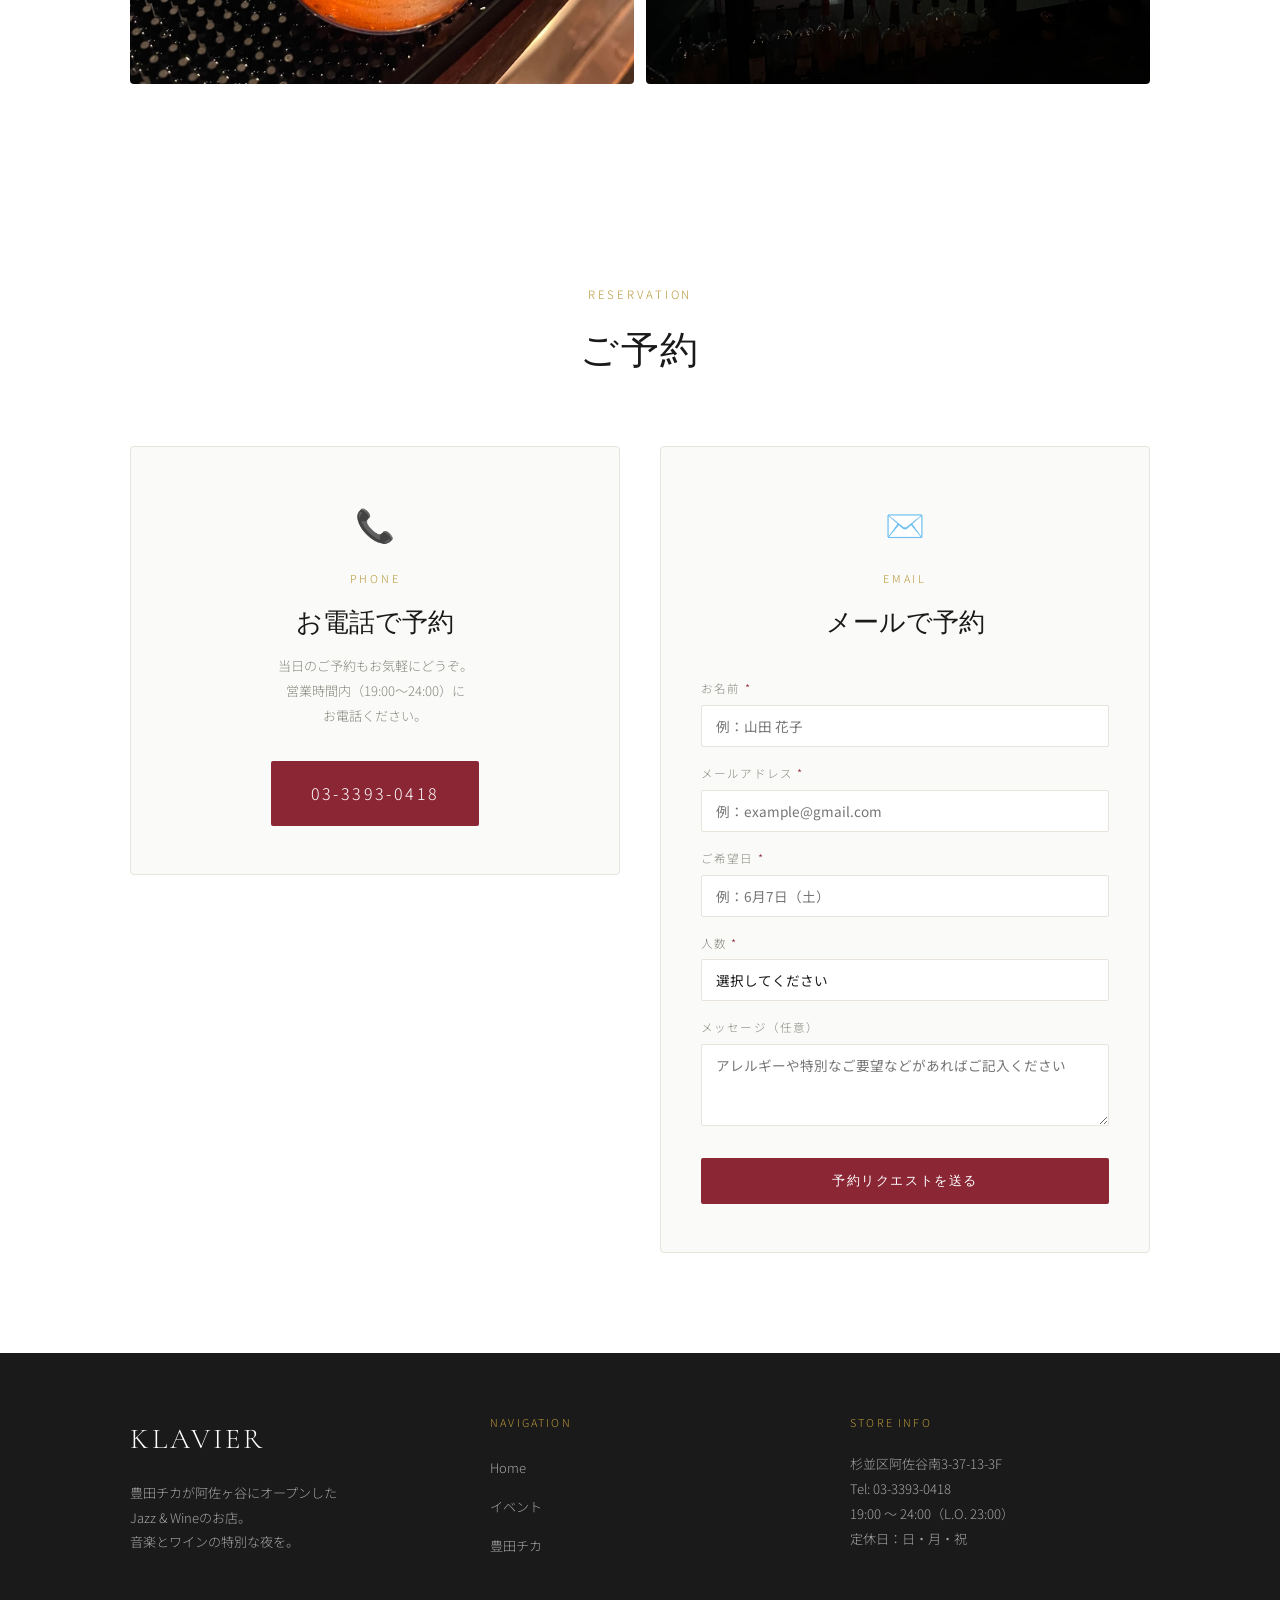
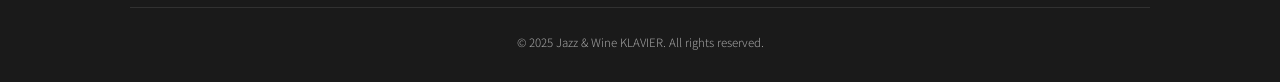
==== commit bd624cb1: "予約フォームにメールアドレス欄を追加" ====
--- a/index.html
+++ b/index.html
@@ -40,7 +40,7 @@
       <li><a href="index.html">Home</a></li>
       <li><a href="events.html">イベント</a></li>
       <!-- ↓ 外部リンク：豊田チカのサイトへ -->
-      <li><a href="https://www.chika-jazz.com/home" target="_blank" rel="noopener">豊田チカ</a></li>
+      <li><a href="../chika/index.html">豊田チカ</a></li>
       <!-- ↓ 予約フォームへスクロール -->
       <li><a href="#reservation" class="nav-cta">予約する</a></li>
     </ul>
@@ -73,12 +73,12 @@
       <h1 class="hero-title" style="color:#fff;">KLAVIER</h1>
 
       <!-- サブタイトル（斜体のジャズらしい雰囲気） -->
-      <p class="hero-subtitle" style="color:rgba(255,255,255,0.7);">クラヴィエール</p>
+      <p class="hero-subtitle" style="color:rgba(255,255,255,0.95);">クラヴィエール</p>
 
       <!-- 店舗の基本情報 -->
       <p class="hero-info" style="color:rgba(255,255,255,0.8);">
         <strong>阿佐ヶ谷駅徒歩0分</strong>　杉並区阿佐谷南3-37-13-3F（富士そばビル）<br>
-        営業時間 19:00 〜 24:00（L.O. 23:20）　定休日：日・月・祝
+        営業時間 19:00 〜 24:00（L.O. 23:00）　定休日：日・月・祝
       </p>
 
       <!-- CTAボタン群：予約と詳細確認の2択を提示 -->
@@ -152,7 +152,7 @@
           <p class="info-label">Hours</p>
           <p class="info-value">
             19:00 〜 24:00<br>
-            (L.O. 23:20)<br><br>
+            (L.O. 23:00)<br><br>
             <span style="color:var(--color-accent)">定休日：日・月・祝</span>
           </p>
         </div>
@@ -165,8 +165,8 @@
             <!-- tel: リンクでスマートフォンからそのまま電話 -->
             <a href="tel:0333930418">03-3393-0418</a><br><br>
             <!-- mailto: リンクでメールソフトが開く -->
-            <a href="mailto:chikaandsonsklavier@gmail.com" style="color:var(--color-accent); font-size:0.78rem;">
-              chikaandsonsklavier@gmail.com
+            <a href="mailto:info.toyotachika@gmail.com" style="color:var(--color-accent); font-size:0.78rem;">
+              info.toyotachika@gmail.com
             </a>
           </p>
         </div>
@@ -291,6 +291,22 @@
               >
             </div>
 
+            <!-- メールアドレス（返信先になる重要な欄。name="email" だとFormspreeが返信先(Reply-To)に自動設定する） -->
+            <div style="margin-bottom: 16px;">
+              <label style="display: block; font-size: 0.72rem; letter-spacing: 0.1em; color: var(--color-text-muted); margin-bottom: 6px;">
+                メールアドレス <span style="color: var(--color-accent);">*</span>
+              </label>
+              <input
+                type="email"
+                name="email"
+                required
+                placeholder="例：example@gmail.com"
+                style="width:100%; padding:10px 14px; border:1px solid var(--color-border); border-radius:2px; font-family:var(--font-body); font-size:0.85rem; outline:none; background:var(--color-bg); color:var(--color-text); transition: border-color 0.3s;"
+                onfocus="this.style.borderColor='var(--color-accent)'"
+                onblur="this.style.borderColor='var(--color-border)'"
+              >
+            </div>
+
             <!-- 希望日 -->
             <div style="margin-bottom: 16px;">
               <label style="display: block; font-size: 0.72rem; letter-spacing: 0.1em; color: var(--color-text-muted); margin-bottom: 6px;">
@@ -388,7 +404,7 @@
           <ul class="footer-links">
             <li><a href="index.html">Home</a></li>
             <li><a href="events.html">イベント</a></li>
-            <li><a href="https://www.chika-jazz.com/home" target="_blank" rel="noopener">豊田チカ</a></li>
+            <li><a href="../chika/index.html">豊田チカ</a></li>
           </ul>
         </div>
 
@@ -398,7 +414,7 @@
           <p class="footer-desc">
             杉並区阿佐谷南3-37-13-3F<br>
             Tel: <a href="tel:0333930418" style="color:inherit;">03-3393-0418</a><br>
-            19:00 〜 24:00（L.O. 23:20）<br>
+            19:00 〜 24:00（L.O. 23:00）<br>
             定休日：日・月・祝
           </p>
         </div>
@@ -421,4 +437,4 @@
   <script src="js/main.js"></script>
 
 </body>
-</html>
+</html>
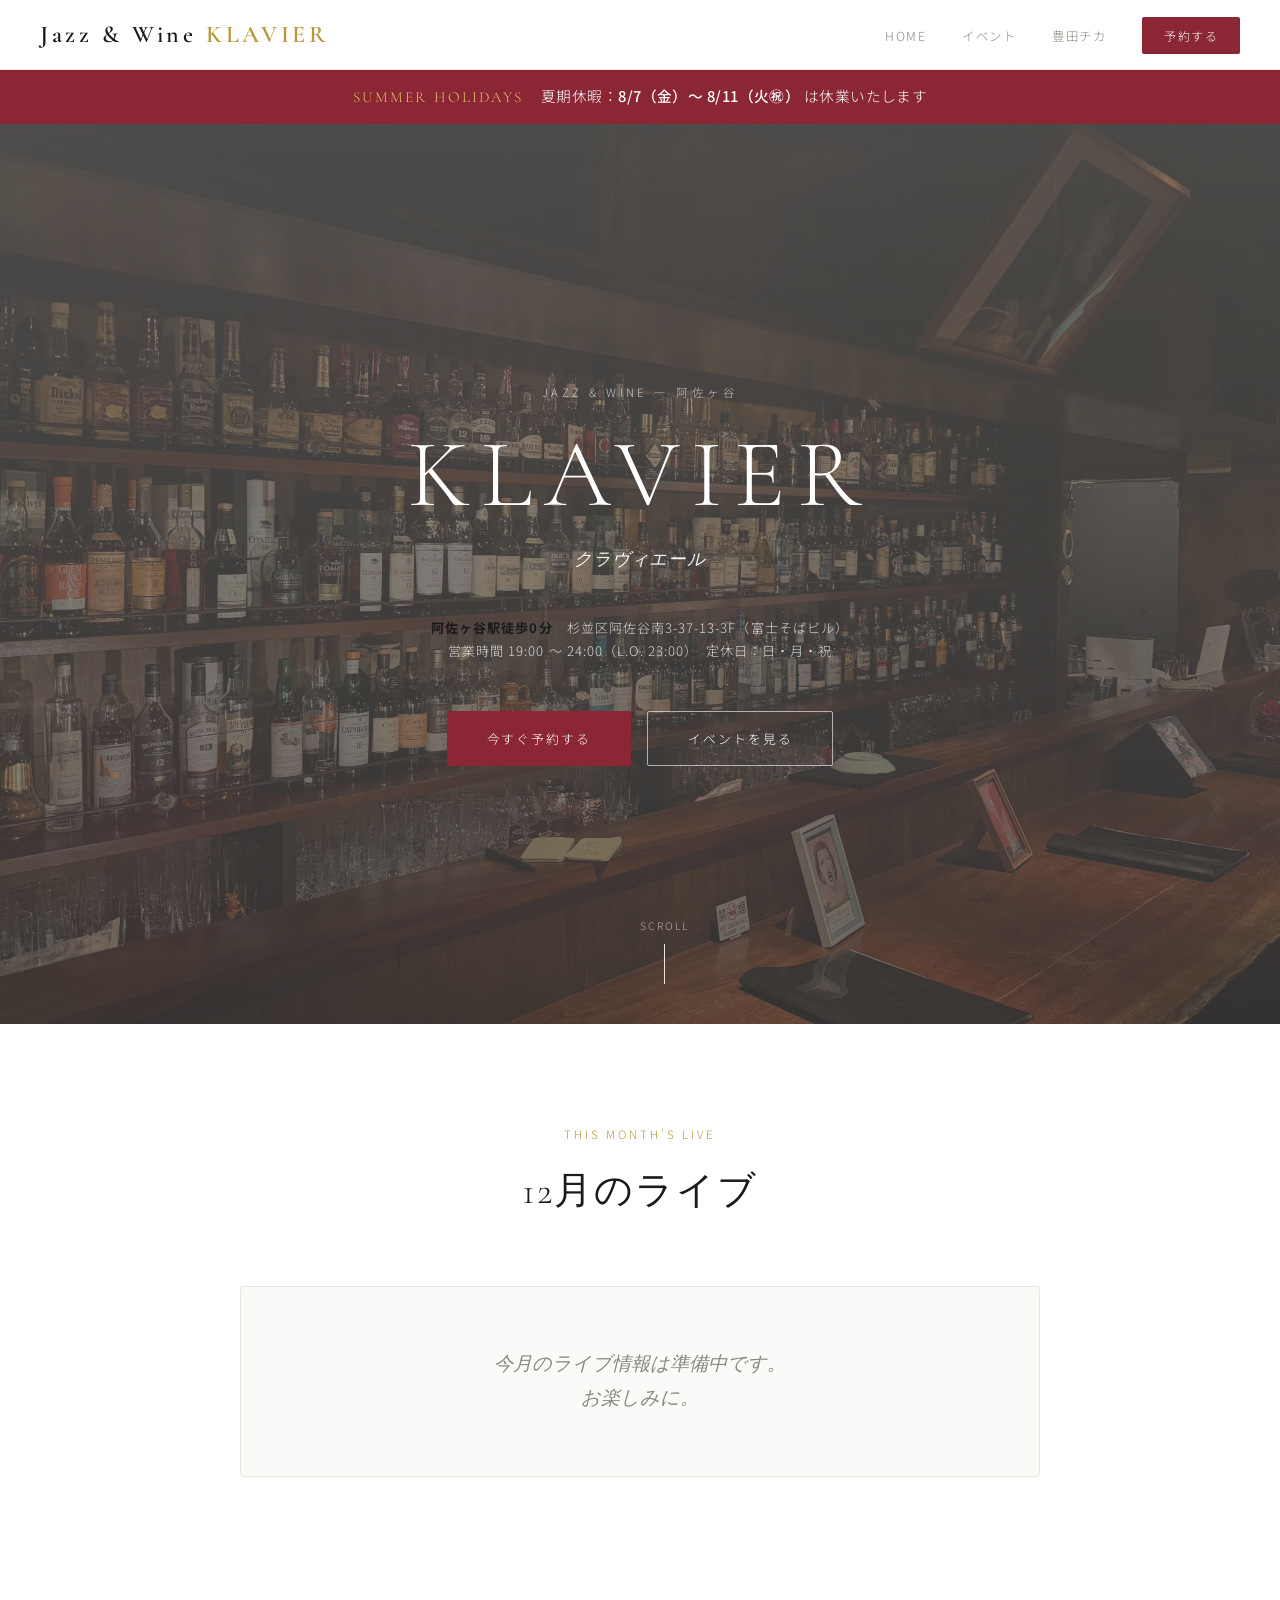
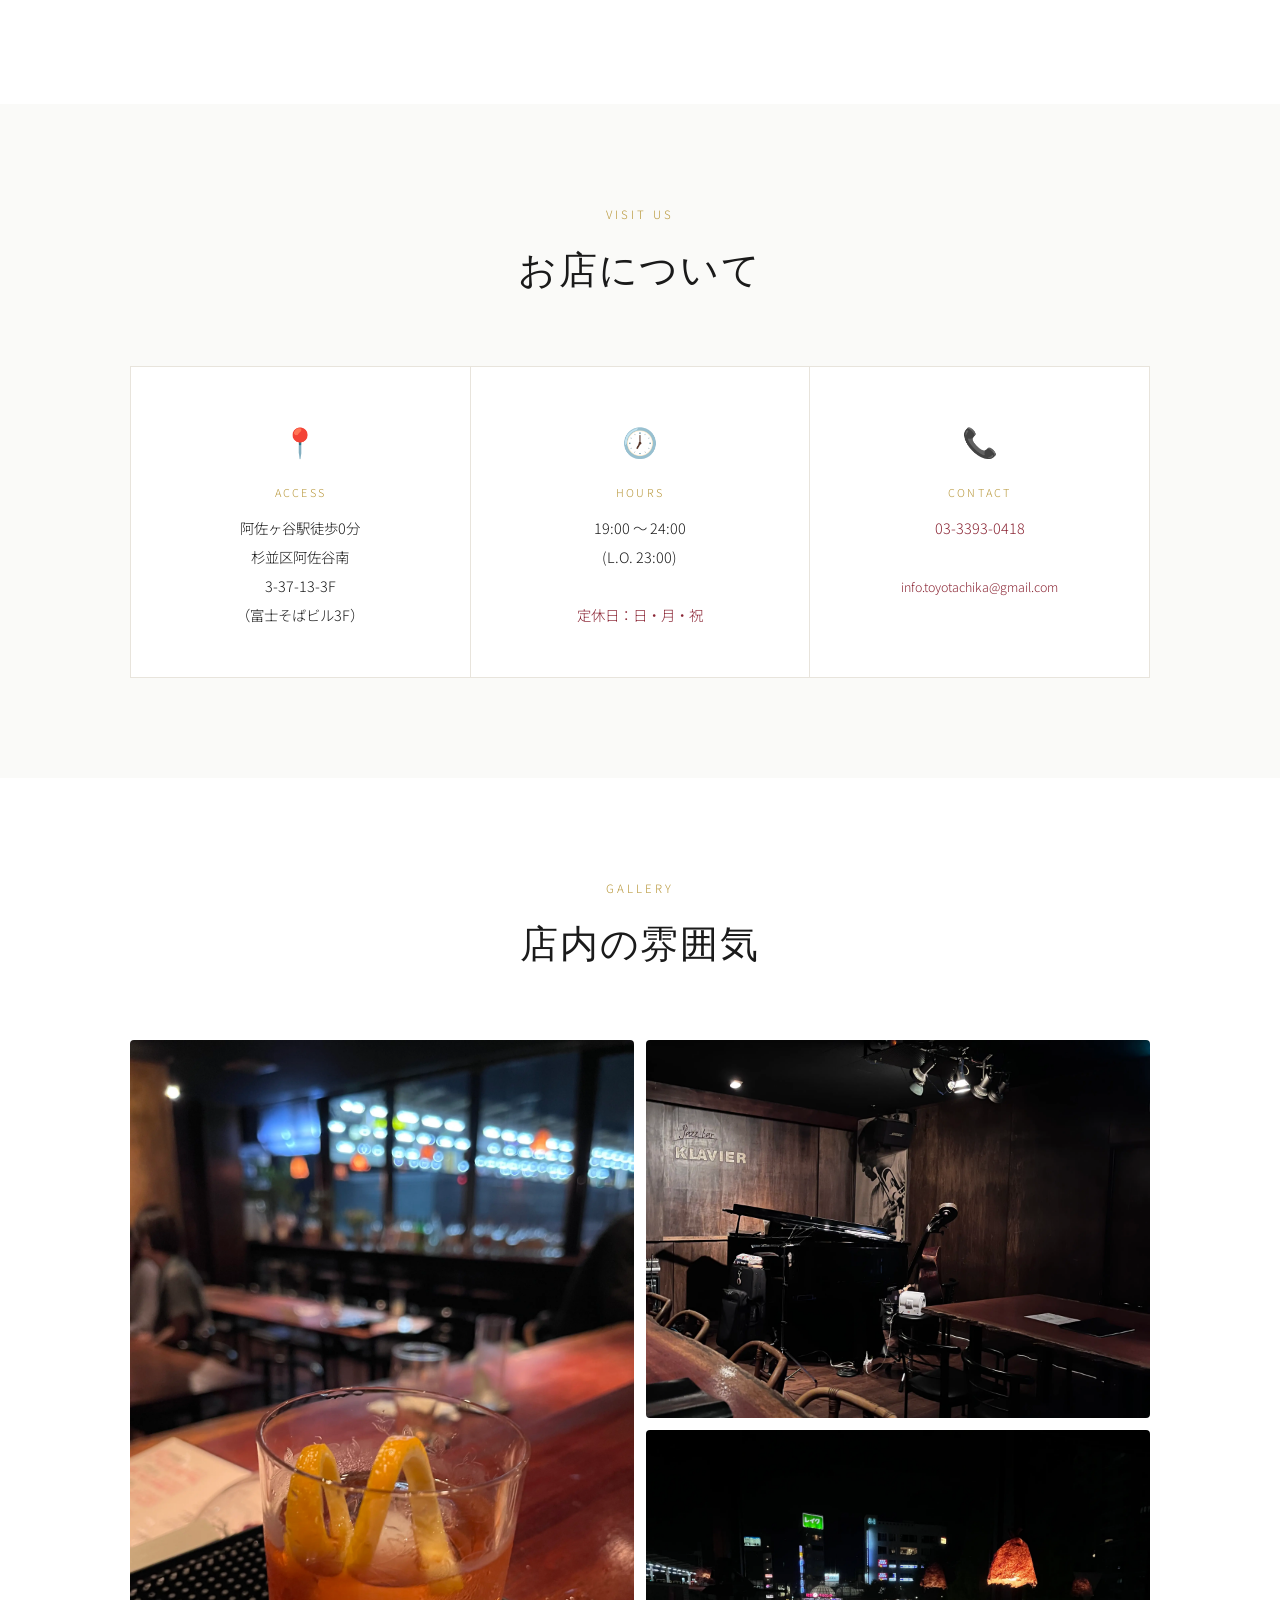
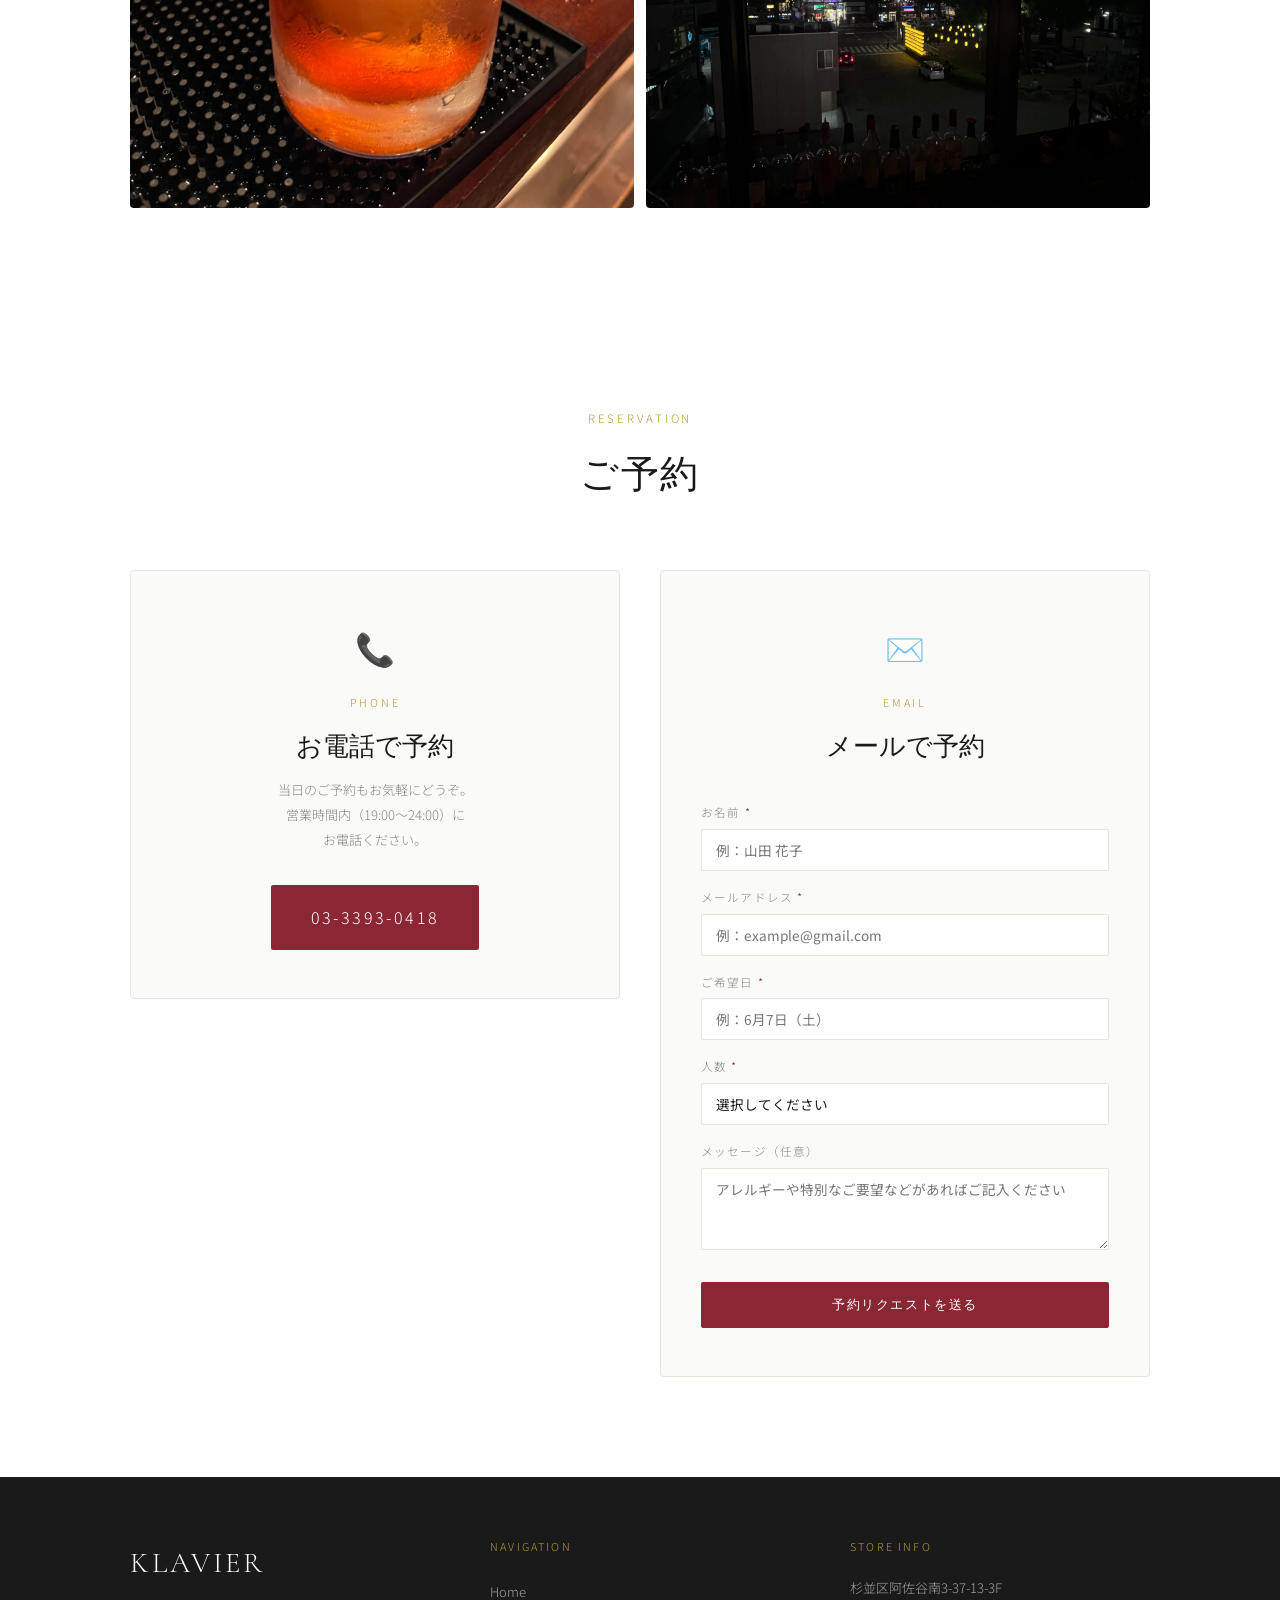
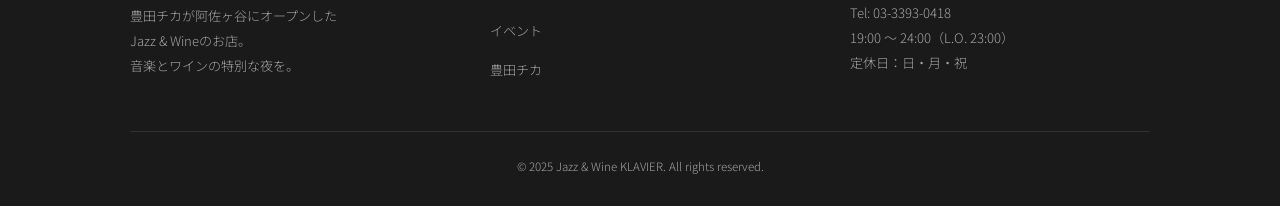
==== commit e66cc5d6: "add: 夏期休暇バナー（固定ナビ対応）" ====
--- a/index.html
+++ b/index.html
@@ -40,11 +40,27 @@
       <li><a href="index.html">Home</a></li>
       <li><a href="events.html">イベント</a></li>
       <!-- ↓ 外部リンク：豊田チカのサイトへ -->
-      <li><a href="../chika/index.html">豊田チカ</a></li>
+      <li><a href="https://chika-jazz.com/" target="_blank" rel="noopener">豊田チカ</a></li>
       <!-- ↓ 予約フォームへスクロール -->
       <li><a href="#reservation" class="nav-cta">予約する</a></li>
     </ul>
   </nav>
+
+  <!-- 夏期休暇 START -->
+  <style>
+    .holiday-notice + .hero { padding-top: 0; }
+  </style>
+  <div aria-hidden="true" style="height:var(--nav-height);"></div>
+  <div class="holiday-notice" role="note" aria-label="夏期休暇のお知らせ"
+       style="background:#8b2635; color:#ffffff; text-align:center;
+              padding:13px 20px; line-height:1.7; letter-spacing:0.03em;
+              font-family:'Noto Sans JP', sans-serif; font-size:0.92rem;">
+    <span style="font-family:'Cormorant Garamond', serif; color:#e3c169;
+                 letter-spacing:0.14em; font-size:0.95rem; margin-right:14px;
+                 white-space:nowrap;">SUMMER HOLIDAYS</span>
+    <span style="white-space:nowrap;">夏期休暇：<strong style="font-weight:500;">8/7（金）〜 8/11（火㊗️）</strong> は休業いたします</span>
+  </div>
+  <!-- 夏期休暇 END -->
 
   <!-- ============================================================
        ヒーローセクション
@@ -404,7 +420,7 @@
           <ul class="footer-links">
             <li><a href="index.html">Home</a></li>
             <li><a href="events.html">イベント</a></li>
-            <li><a href="../chika/index.html">豊田チカ</a></li>
+            <li><a href="https://chika-jazz.com/" target="_blank" rel="noopener">豊田チカ</a></li>
           </ul>
         </div>
 
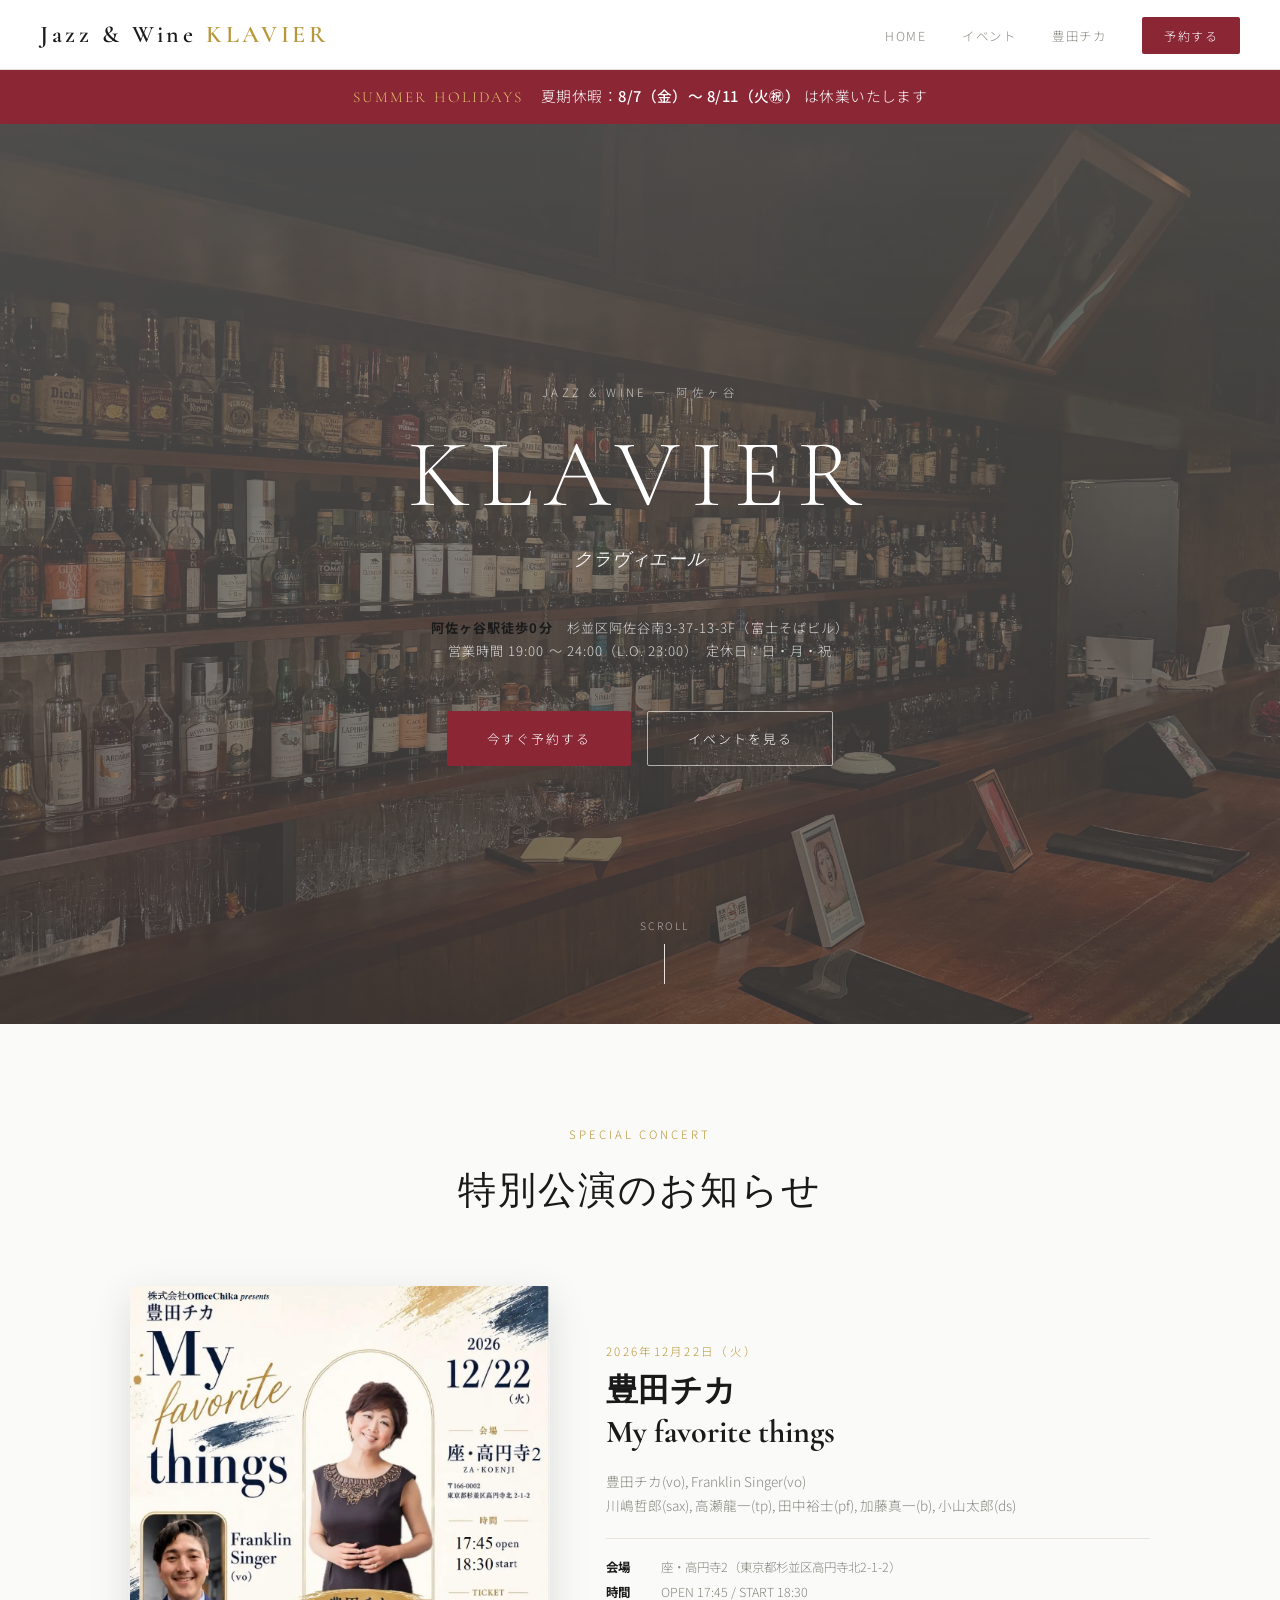
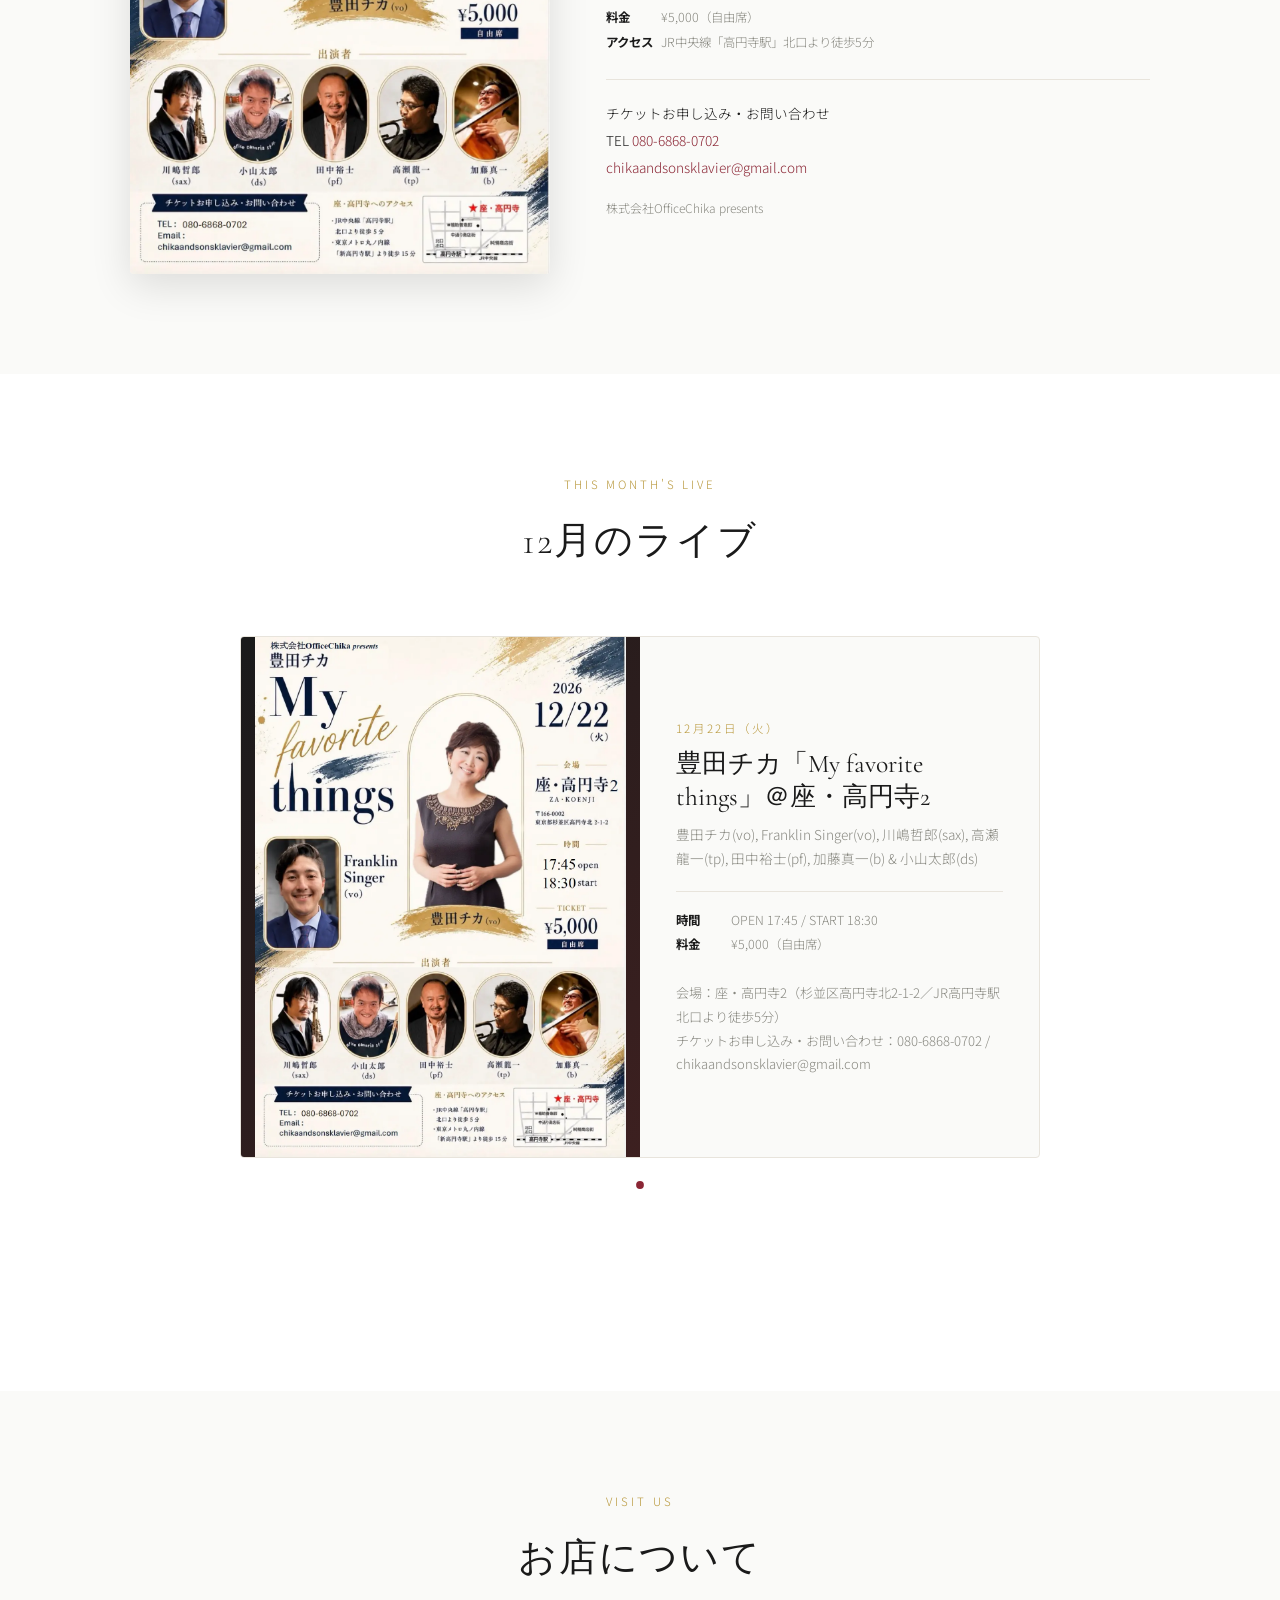
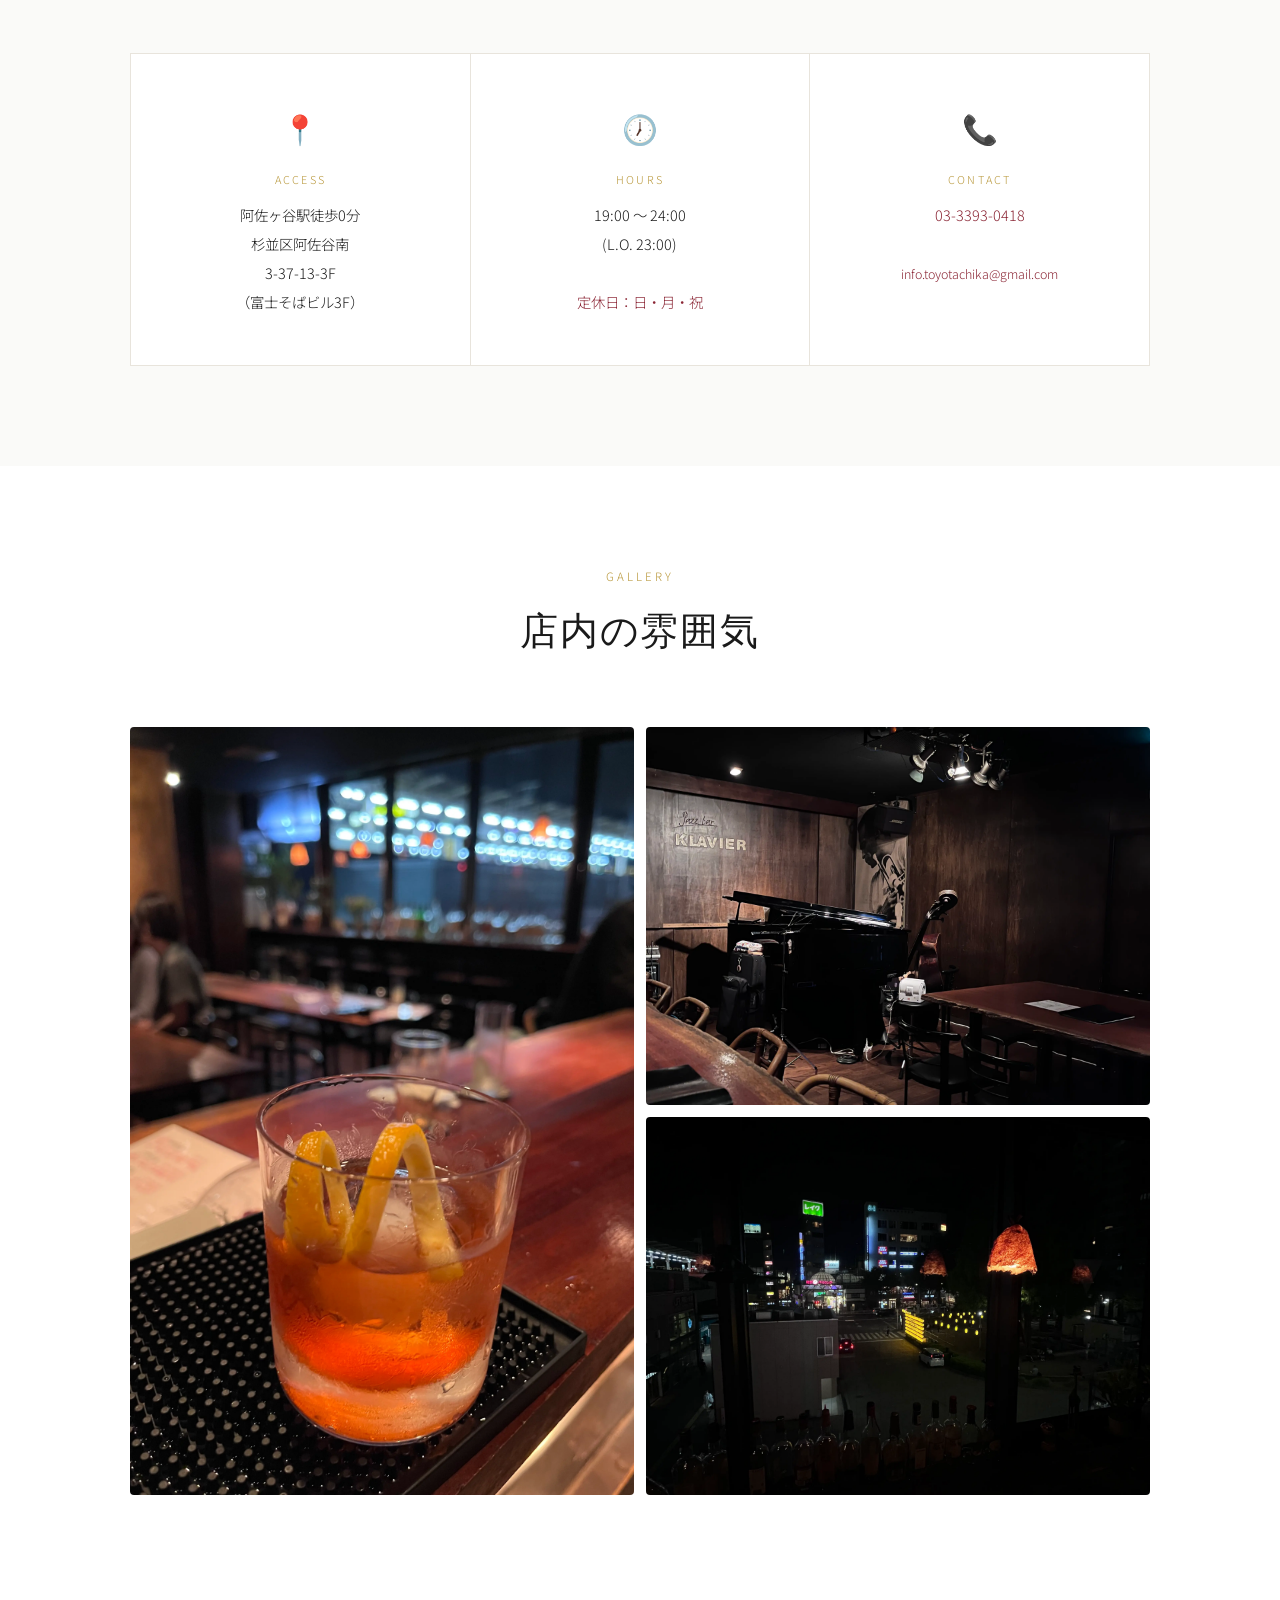
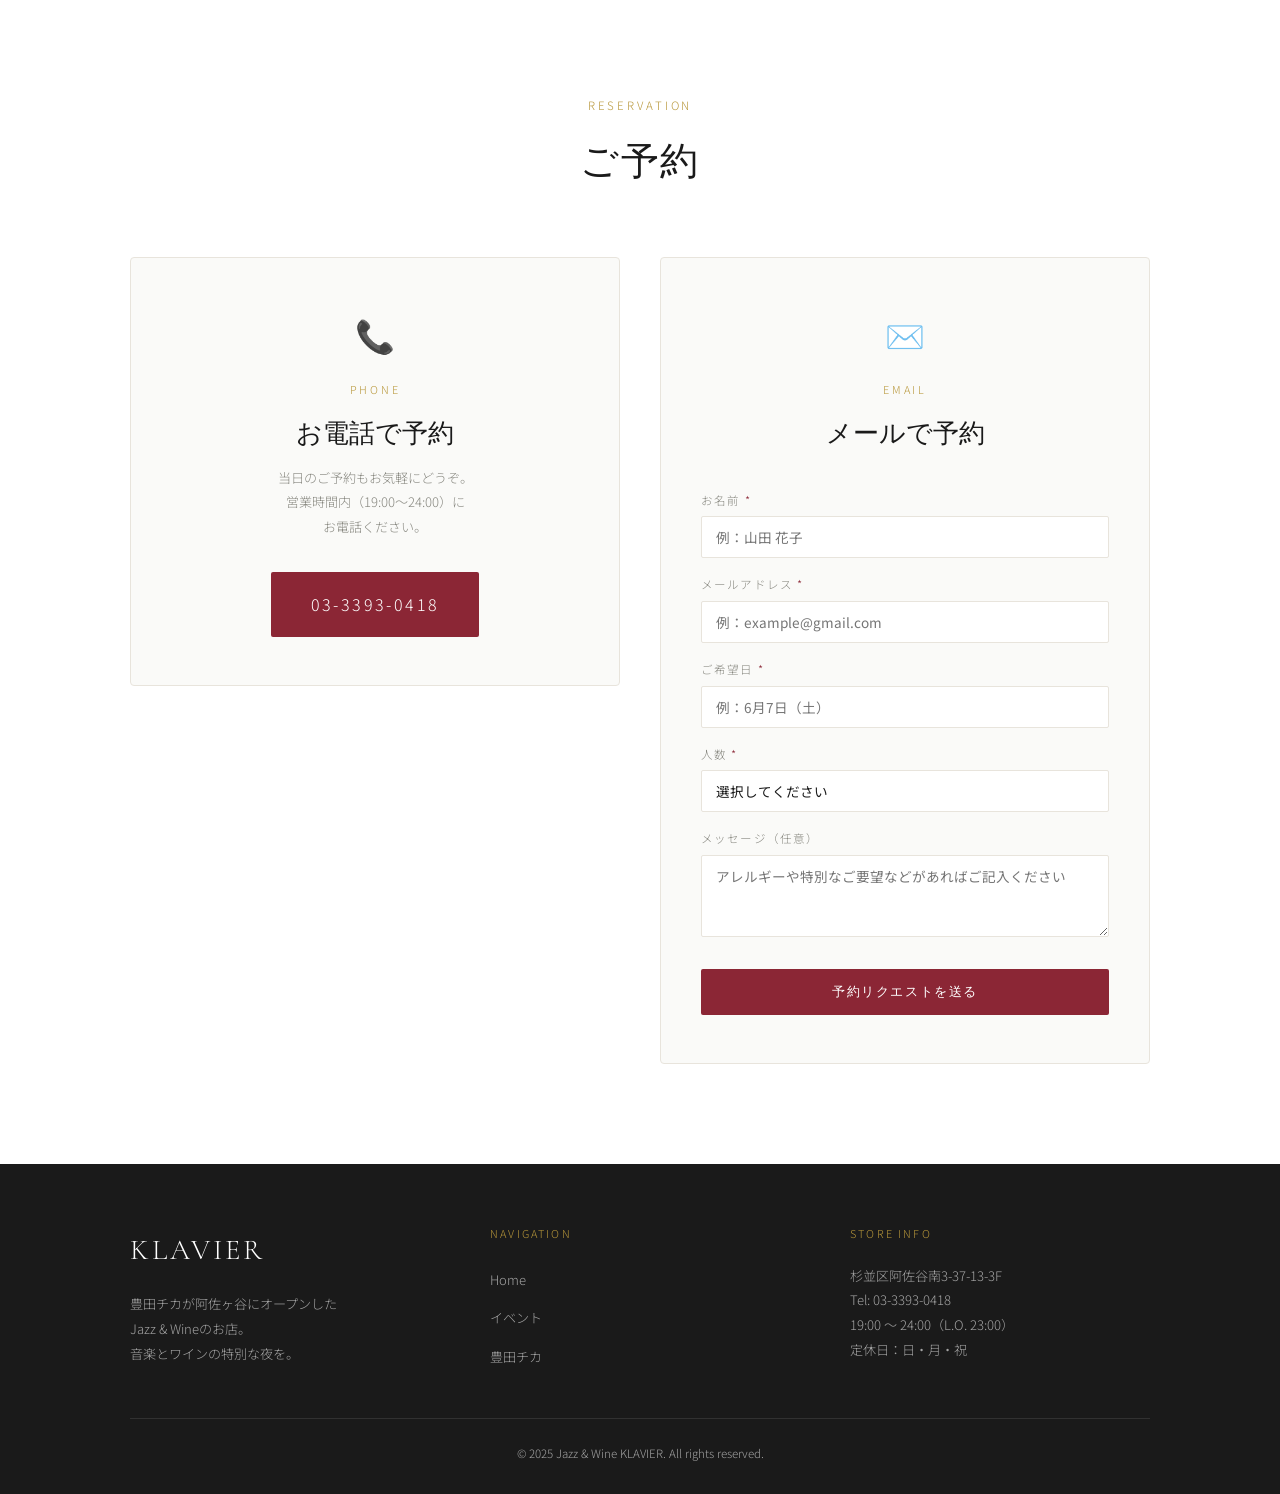
==== commit b545c14f: "イベント追加: 12月22日（火） 豊田チカ「My favorite things」＠座・高円寺2（ホームに特別公演のお知らせ枠を追加） Co-Authored-By: Claude Opus 5.5" ====
--- a/index.html
+++ b/index.html
@@ -108,6 +108,46 @@
     </div>
     <!-- スクロール促進の矢印 -->
     <div class="hero-scroll" aria-hidden="true" style="color:rgba(255,255,255,0.6);">scroll</div>
+  </section>
+
+  <!-- ============================================================
+       特別公演のお知らせ（チラシ）
+       data-until の日付を過ぎると main.js が自動で非表示にする
+       ============================================================ -->
+  <section class="section section-alt special-event" data-until="2026-12-22" aria-label="特別公演のお知らせ">
+    <div class="container">
+      <div class="section-header">
+        <span class="section-label">Special Concert</span>
+        <h2 class="section-title">特別公演のお知らせ</h2>
+      </div>
+
+      <div class="special-event-grid">
+        <a href="images/flyer-20261222.webp" target="_blank" rel="noopener" class="special-event-flyer">
+          <img src="images/flyer-20261222.webp" alt="豊田チカ My favorite things 2026年12月22日 座・高円寺2 チラシ" loading="lazy">
+        </a>
+
+        <div class="special-event-body">
+          <div class="event-card-date">2026年12月22日（火）</div>
+          <h3 class="special-event-title">豊田チカ<br>My favorite things</h3>
+          <p class="event-card-artist">
+            豊田チカ(vo), Franklin Singer(vo)<br>
+            川嶋哲郎(sax), 高瀬龍一(tp), 田中裕士(pf), 加藤真一(b), 小山太郎(ds)
+          </p>
+          <div class="event-card-detail">
+            <strong>会場</strong>座・高円寺2（東京都杉並区高円寺北2-1-2）<br>
+            <strong>時間</strong>OPEN 17:45 / START 18:30<br>
+            <strong>料金</strong>¥5,000（自由席）<br>
+            <strong>アクセス</strong>JR中央線「高円寺駅」北口より徒歩5分
+          </div>
+          <p class="special-event-contact">
+            チケットお申し込み・お問い合わせ<br>
+            TEL <a href="tel:08068680702">080-6868-0702</a><br>
+            <a href="mailto:chikaandsonsklavier@gmail.com">chikaandsonsklavier@gmail.com</a>
+          </p>
+          <p class="special-event-note">株式会社OfficeChika presents</p>
+        </div>
+      </div>
+    </div>
   </section>
 
   <!-- ============================================================
--- a/css/style.css
+++ b/css/style.css
@@ -426,7 +426,8 @@
 .event-card-image img {
   width: 100%;
   height: 100%;
-  object-fit: cover; /* 画像をはみ出さないようにトリミング */
+  max-height: 520px;
+  object-fit: contain; /* チラシ等の縦長画像も切らずに全体を表示 */
 }
 
 .event-card-image-placeholder {
@@ -663,12 +664,78 @@
   margin-right: 8px;
 }
 
+/* イベント一覧のチラシ画像（クリックで原寸表示） */
+.event-list-flyer {
+  display: inline-block;
+  margin-top: 16px;
+}
+
+.event-list-flyer img {
+  width: 180px;
+  border: 1px solid var(--color-border);
+  border-radius: 4px;
+  transition: opacity var(--transition);
+}
+
+.event-list-flyer:hover img {
+  opacity: 0.85;
+}
+
 .event-list-cta {
   background: var(--color-bg-soft);
   padding: 28px 32px;
   display: flex;
   align-items: center;
   justify-content: center;
+}
+
+/* ============================================================
+   特別公演のお知らせ（ホームのチラシ枠）
+   ============================================================ */
+.special-event-grid {
+  display: grid;
+  grid-template-columns: minmax(0, 420px) 1fr; /* 左:チラシ、右:詳細 */
+  gap: 56px;
+  align-items: center;
+  justify-content: center;
+}
+
+.special-event-flyer img {
+  width: 100%;
+  height: auto;
+  display: block;
+  border-radius: 4px;
+  box-shadow: 0 12px 40px rgba(0,0,0,0.12);
+  transition: transform var(--transition);
+}
+
+.special-event-flyer:hover img {
+  transform: scale(1.02);
+}
+
+.special-event-title {
+  font-family: var(--font-display);
+  font-size: 2rem;
+  line-height: 1.3;
+  margin-bottom: 16px;
+}
+
+.special-event-contact {
+  margin-top: 24px;
+  padding-top: 20px;
+  border-top: 1px solid var(--color-border);
+  font-size: 0.85rem;
+  line-height: 2;
+}
+
+.special-event-contact a {
+  color: var(--color-accent);
+}
+
+.special-event-note {
+  margin-top: 16px;
+  font-size: 0.75rem;
+  color: var(--color-text-muted);
 }
 
 /* ============================================================
@@ -859,6 +926,11 @@
     grid-template-columns: 1fr; /* スマホは1カラム（縦積み）に */
   }
 
+  .special-event-grid {
+    grid-template-columns: 1fr; /* スマホはチラシの下に詳細を縦積み */
+    gap: 32px;
+  }
+
   .event-list-item {
     grid-template-columns: 1fr; /* スマホは1カラムに */
   }
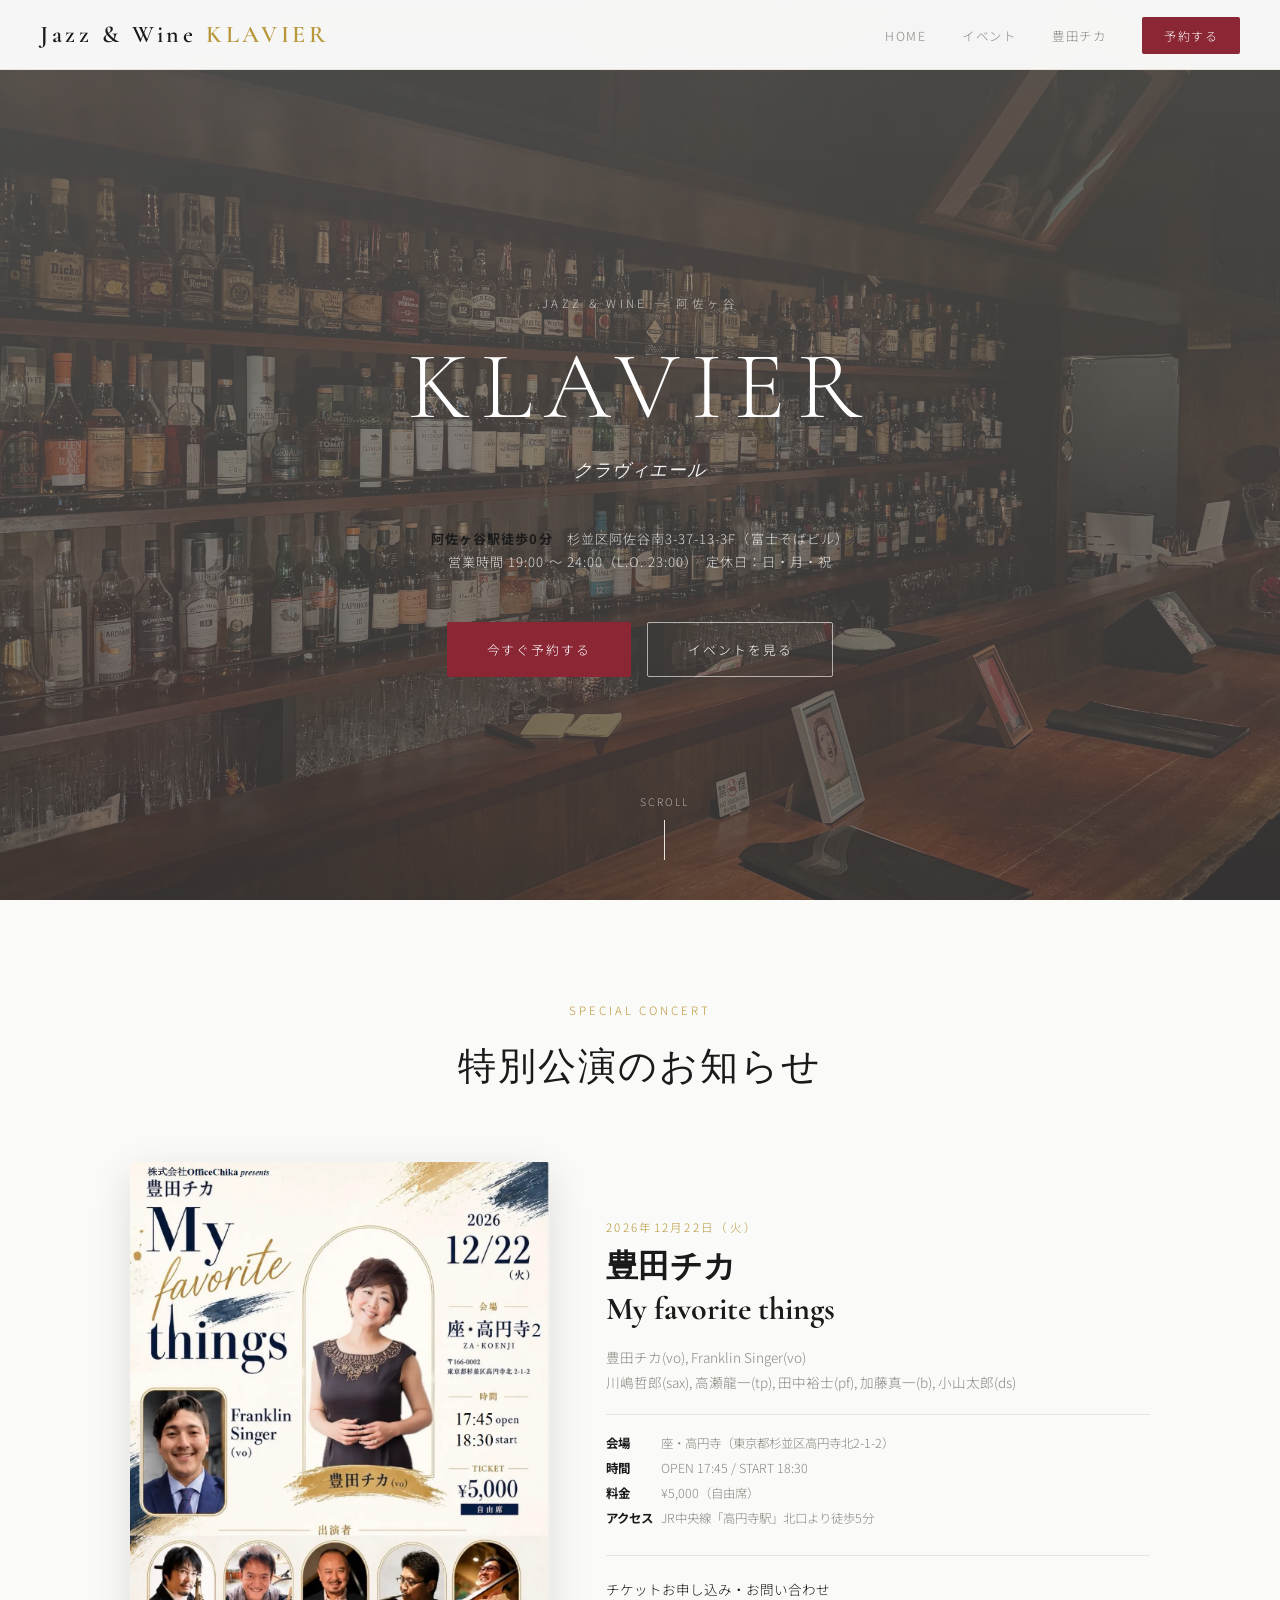
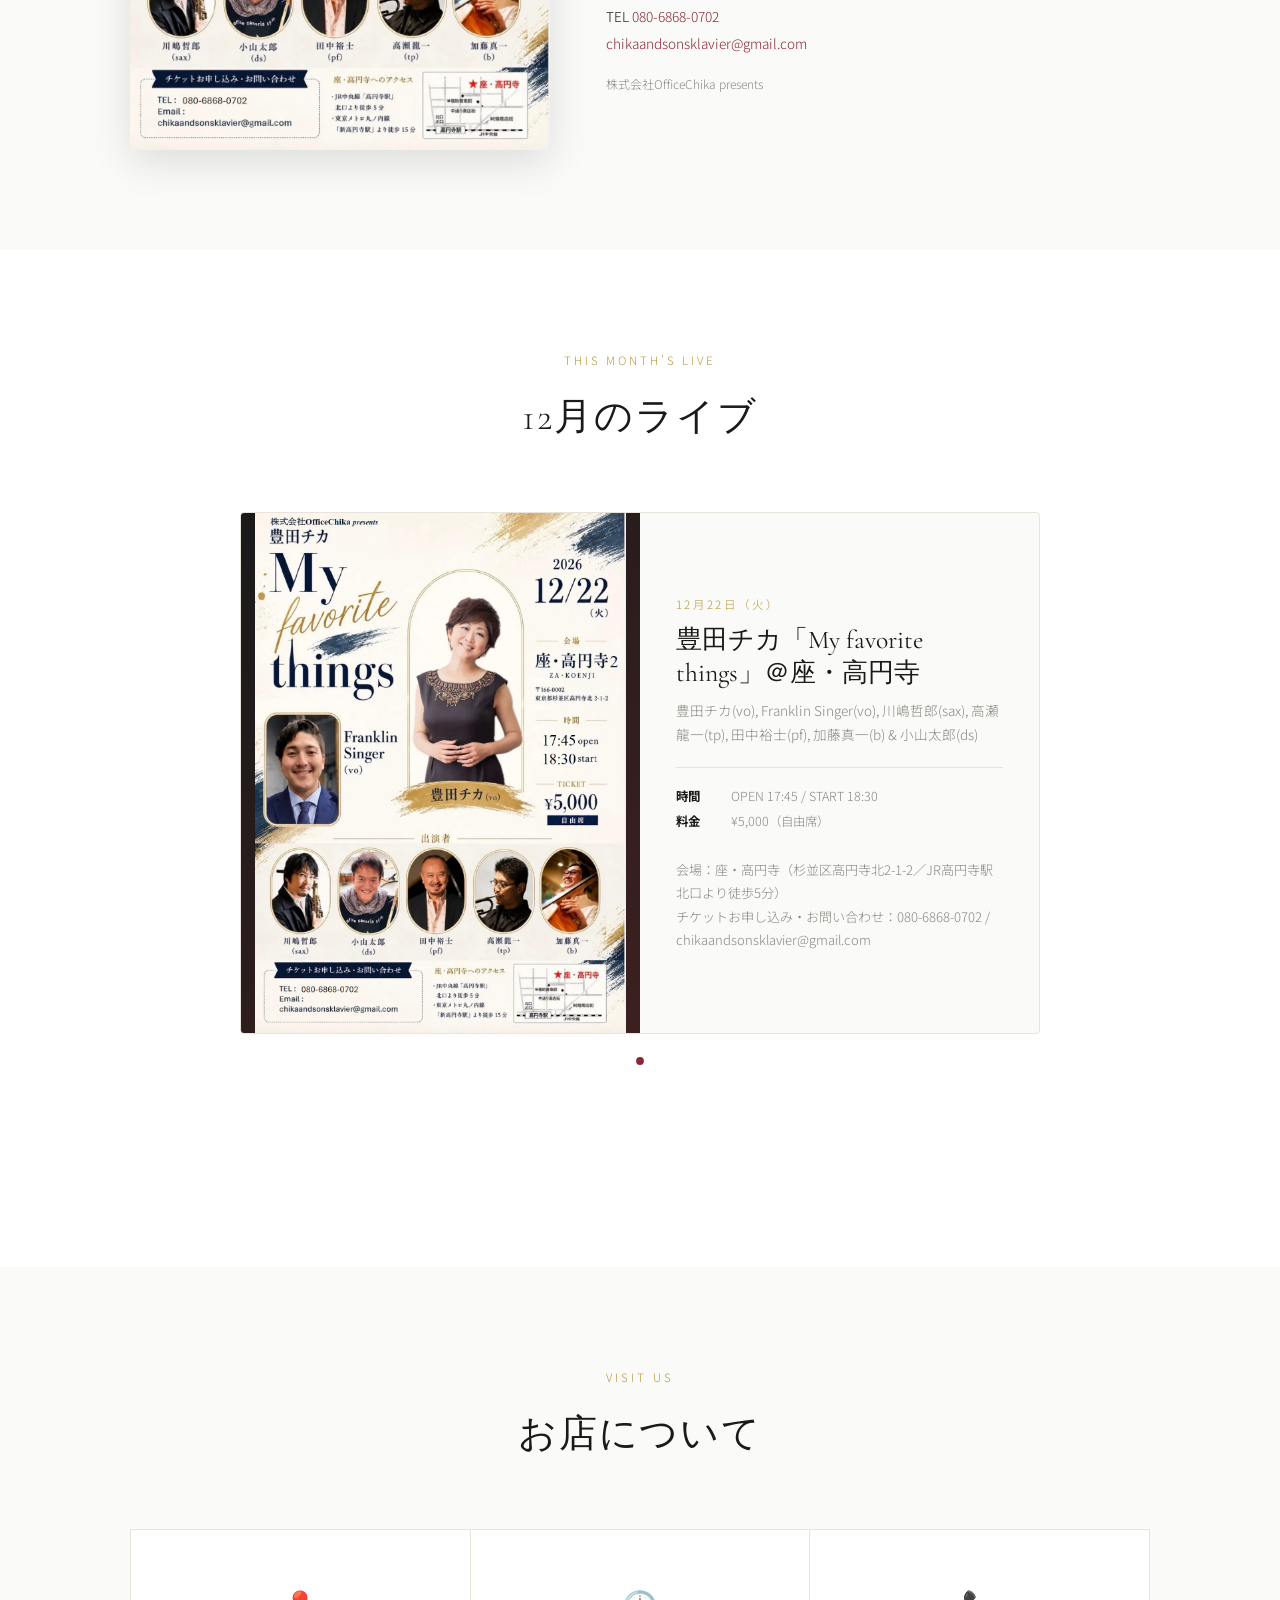
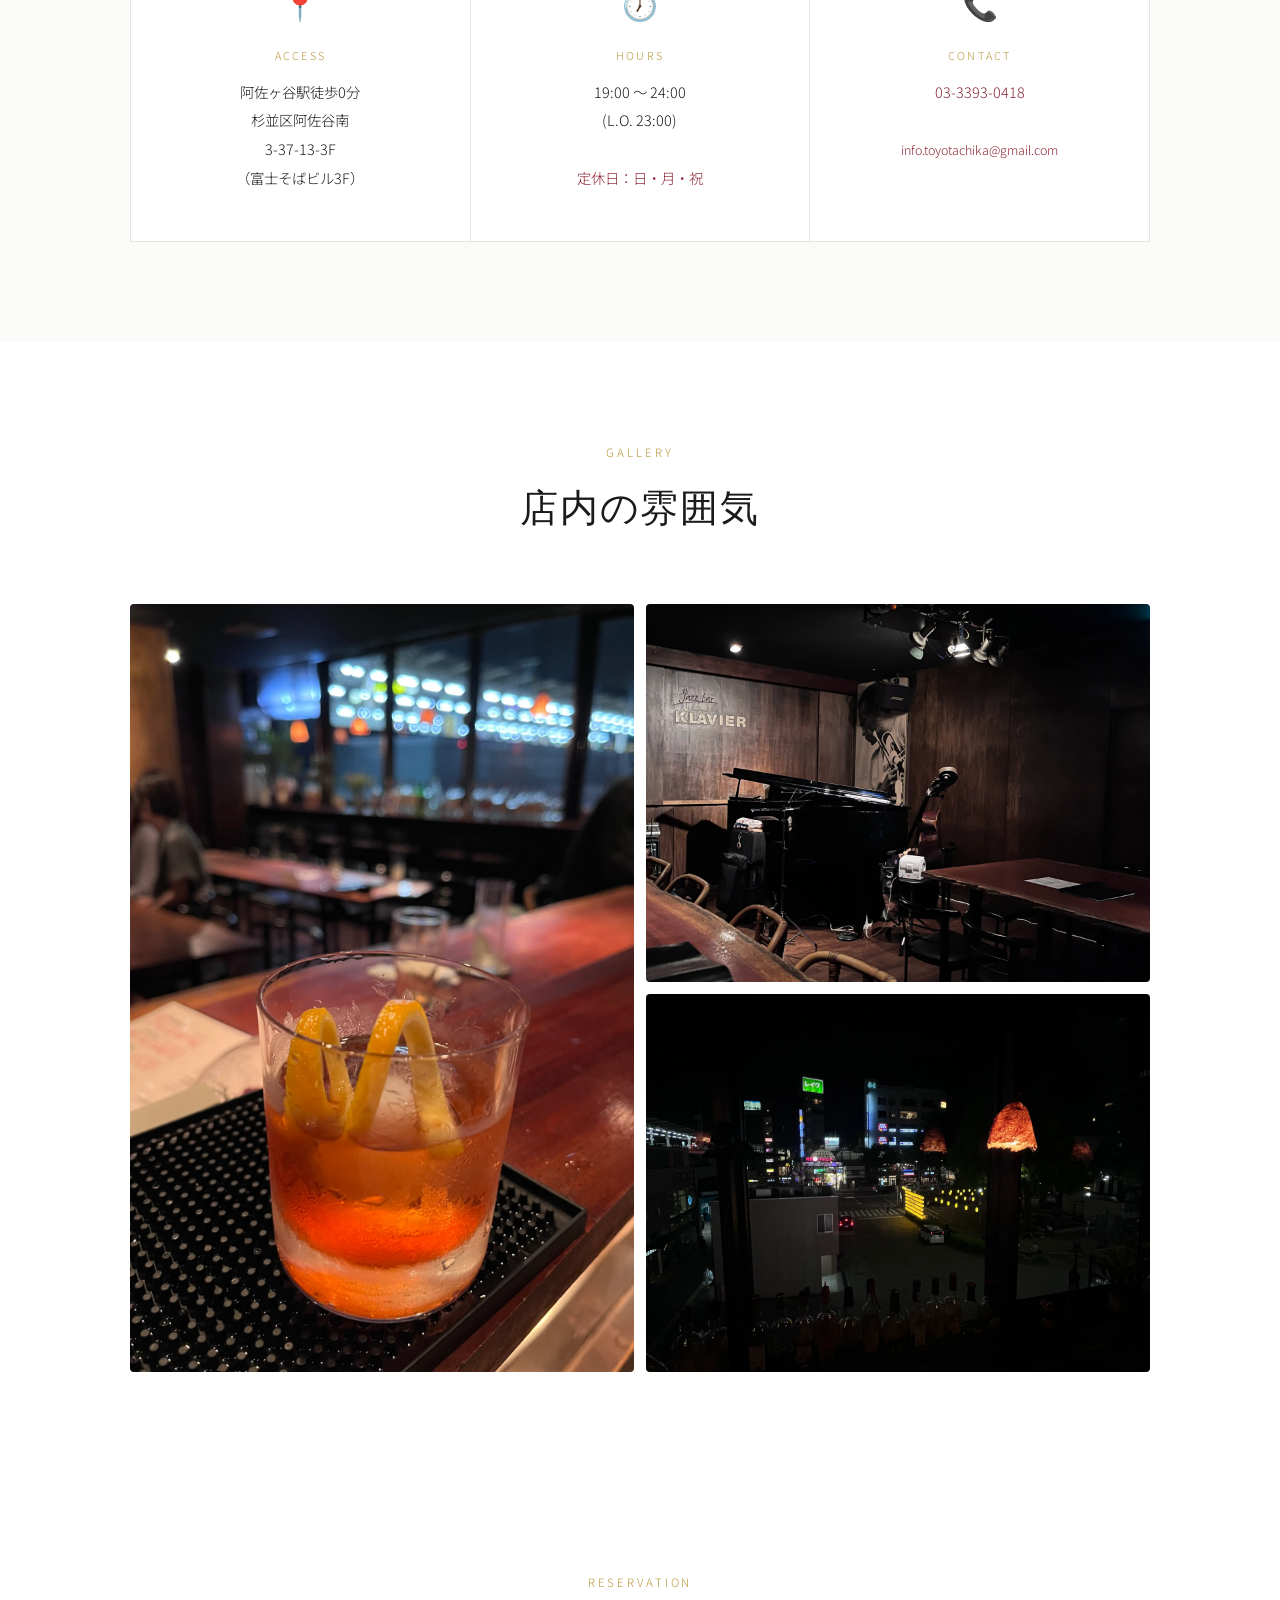
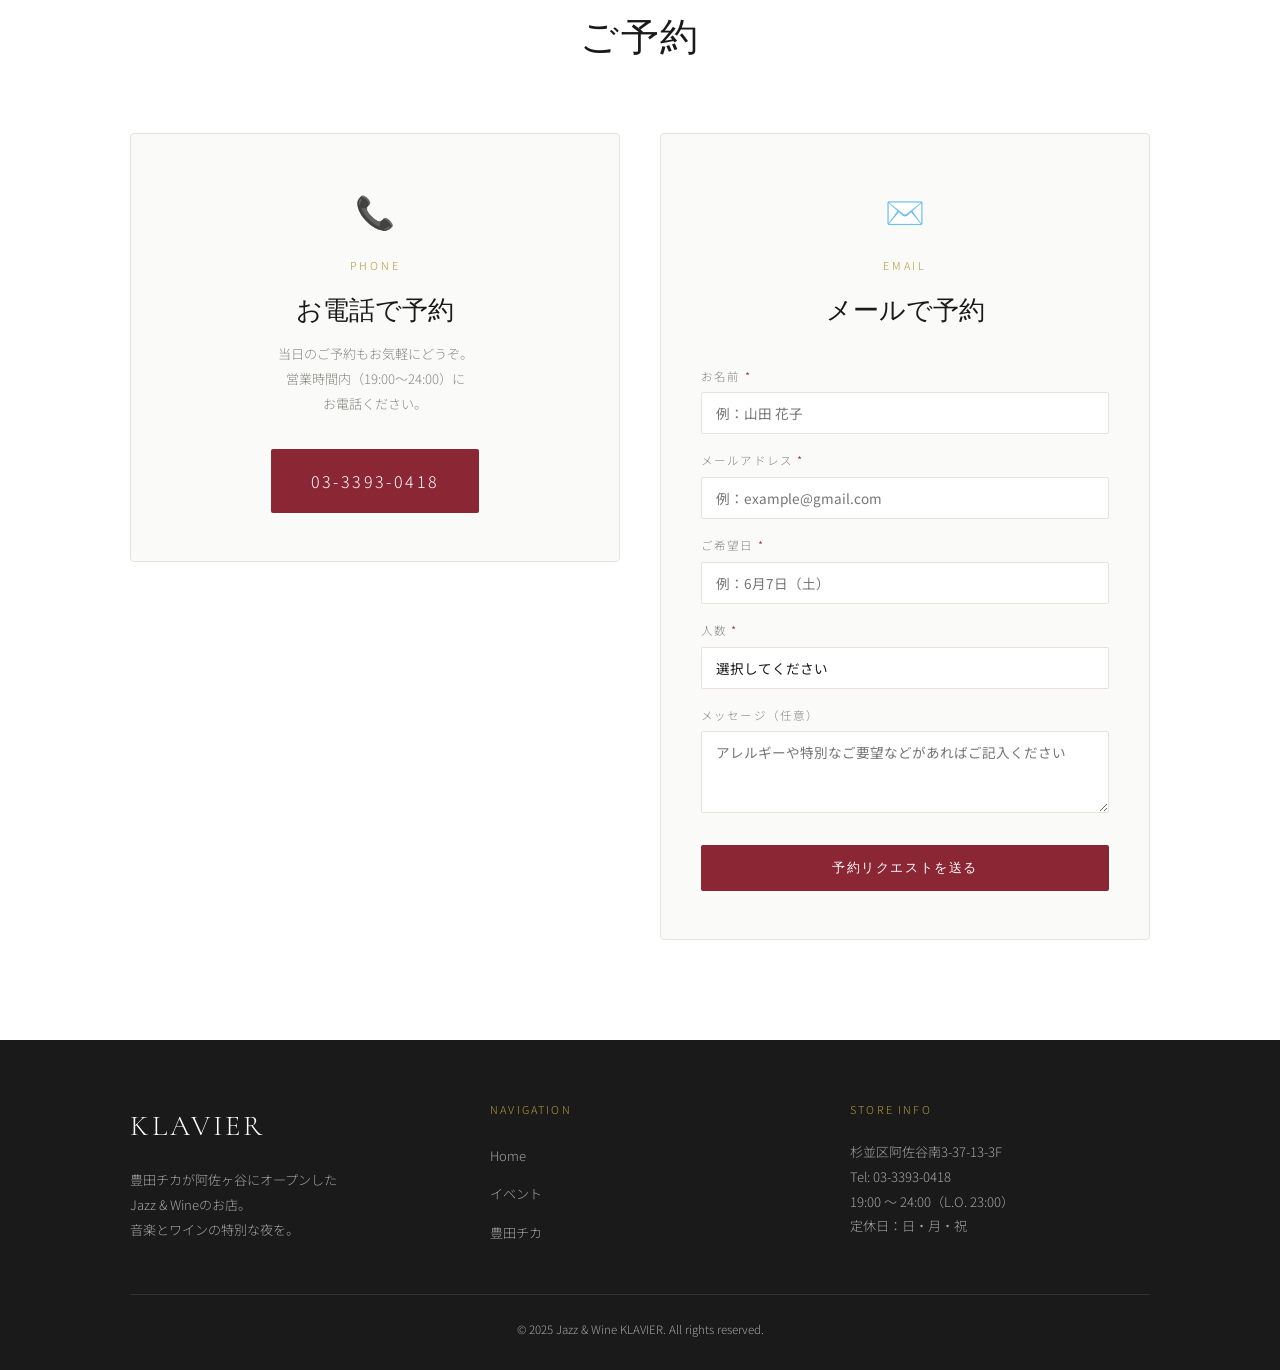
==== commit 4d3c3a3e: "夏期休暇のお知らせを削除、会場名を「座・高円寺」に修正 Co-Authored-By: Claude Opus 5.5 <noreply@anthropic.com>" ====
--- a/index.html
+++ b/index.html
@@ -46,22 +46,6 @@
     </ul>
   </nav>
 
-  <!-- 夏期休暇 START -->
-  <style>
-    .holiday-notice + .hero { padding-top: 0; }
-  </style>
-  <div aria-hidden="true" style="height:var(--nav-height);"></div>
-  <div class="holiday-notice" role="note" aria-label="夏期休暇のお知らせ"
-       style="background:#8b2635; color:#ffffff; text-align:center;
-              padding:13px 20px; line-height:1.7; letter-spacing:0.03em;
-              font-family:'Noto Sans JP', sans-serif; font-size:0.92rem;">
-    <span style="font-family:'Cormorant Garamond', serif; color:#e3c169;
-                 letter-spacing:0.14em; font-size:0.95rem; margin-right:14px;
-                 white-space:nowrap;">SUMMER HOLIDAYS</span>
-    <span style="white-space:nowrap;">夏期休暇：<strong style="font-weight:500;">8/7（金）〜 8/11（火㊗️）</strong> は休業いたします</span>
-  </div>
-  <!-- 夏期休暇 END -->
-
   <!-- ============================================================
        ヒーローセクション
        最初に目に入る部分。訪問者に強い印象を与える。
@@ -123,7 +107,7 @@
 
       <div class="special-event-grid">
         <a href="images/flyer-20261222.webp" target="_blank" rel="noopener" class="special-event-flyer">
-          <img src="images/flyer-20261222.webp" alt="豊田チカ My favorite things 2026年12月22日 座・高円寺2 チラシ" loading="lazy">
+          <img src="images/flyer-20261222.webp" alt="豊田チカ My favorite things 2026年12月22日 座・高円寺 チラシ" loading="lazy">
         </a>
 
         <div class="special-event-body">
@@ -134,7 +118,7 @@
             川嶋哲郎(sax), 高瀬龍一(tp), 田中裕士(pf), 加藤真一(b), 小山太郎(ds)
           </p>
           <div class="event-card-detail">
-            <strong>会場</strong>座・高円寺2（東京都杉並区高円寺北2-1-2）<br>
+            <strong>会場</strong>座・高円寺（東京都杉並区高円寺北2-1-2）<br>
             <strong>時間</strong>OPEN 17:45 / START 18:30<br>
             <strong>料金</strong>¥5,000（自由席）<br>
             <strong>アクセス</strong>JR中央線「高円寺駅」北口より徒歩5分
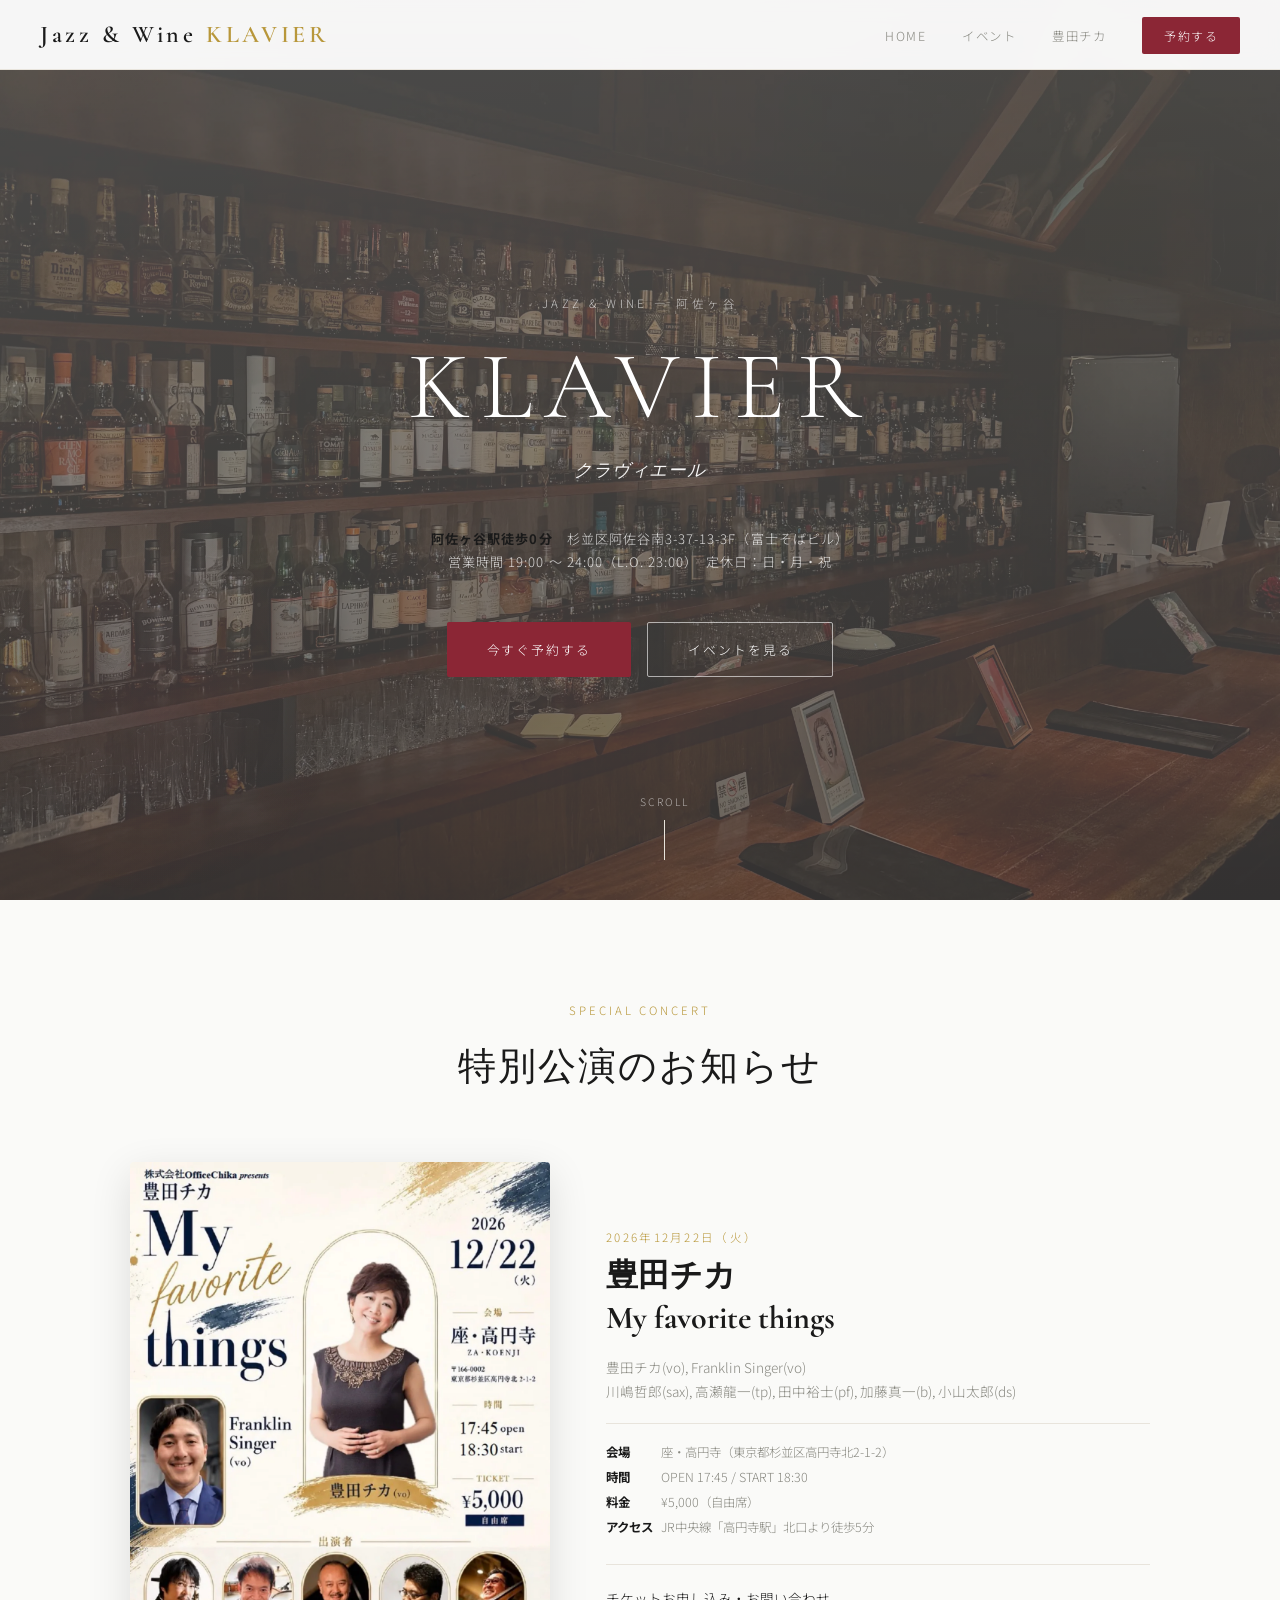
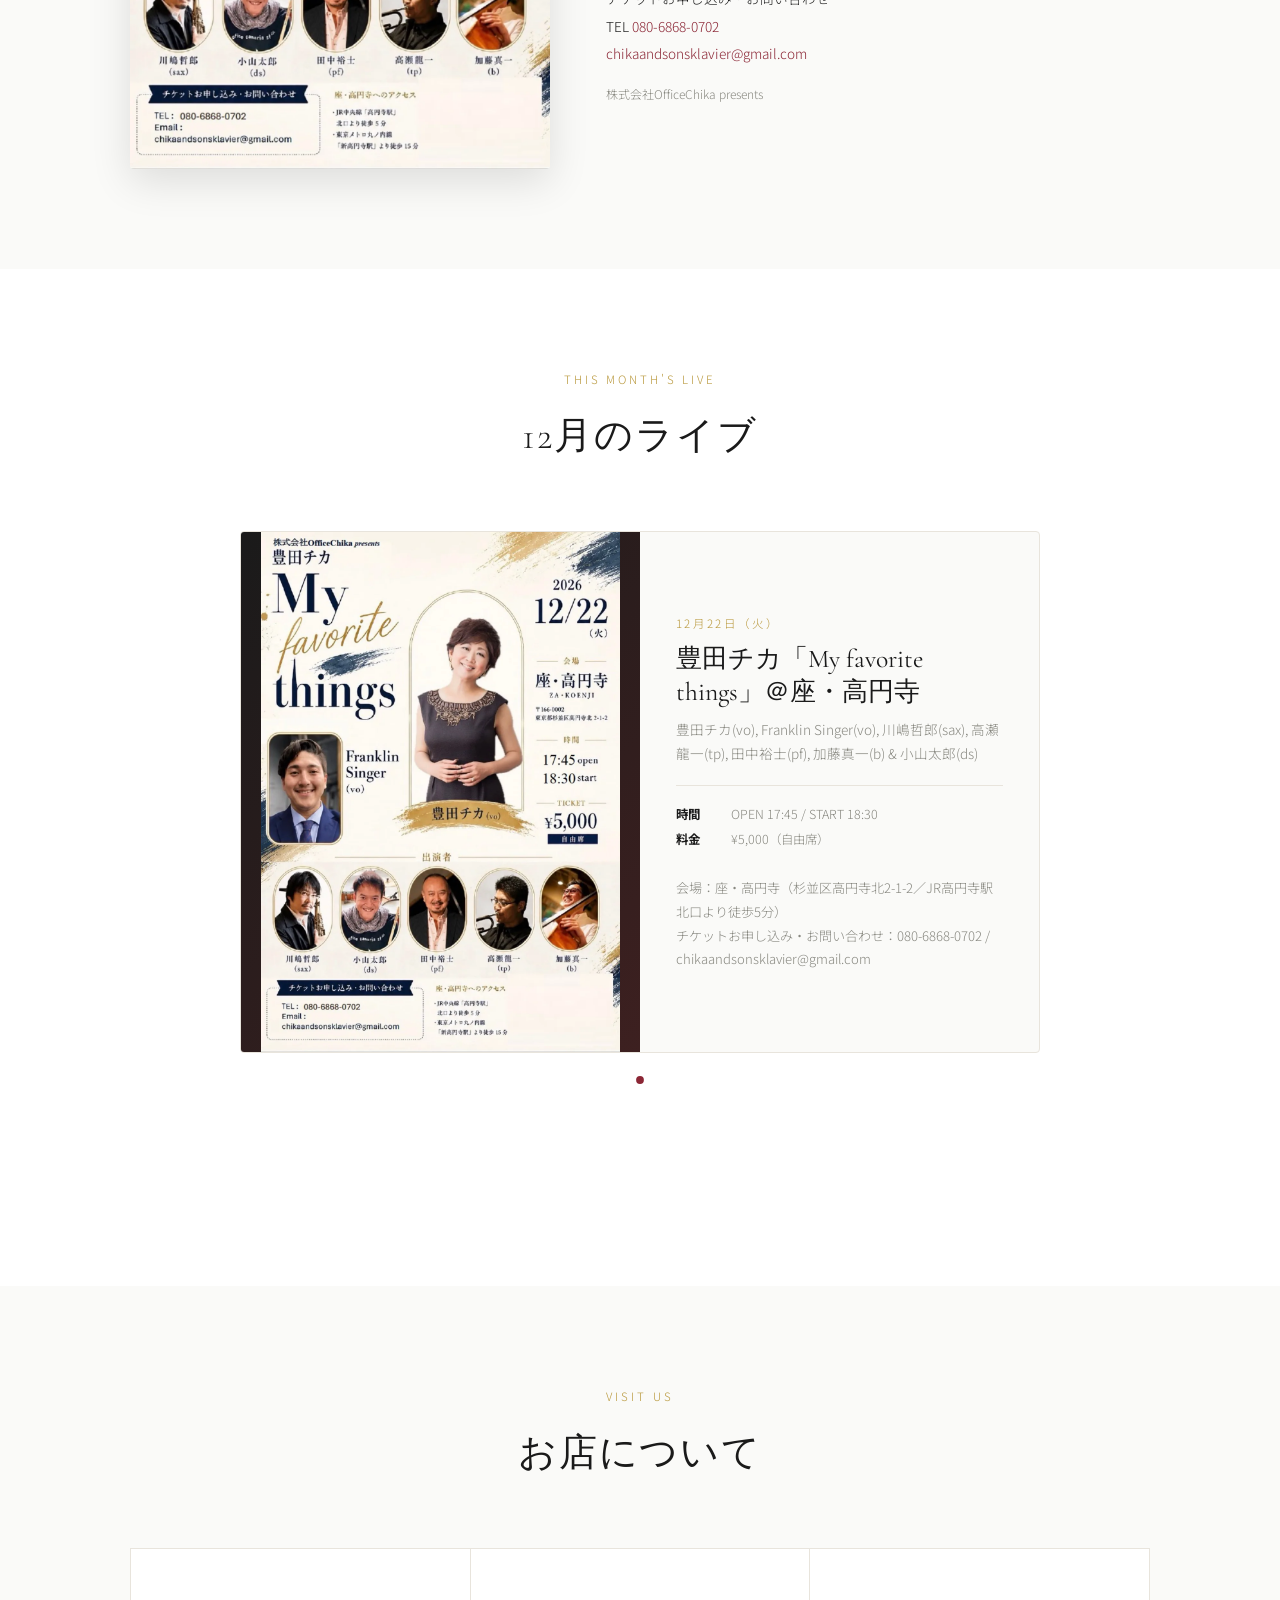
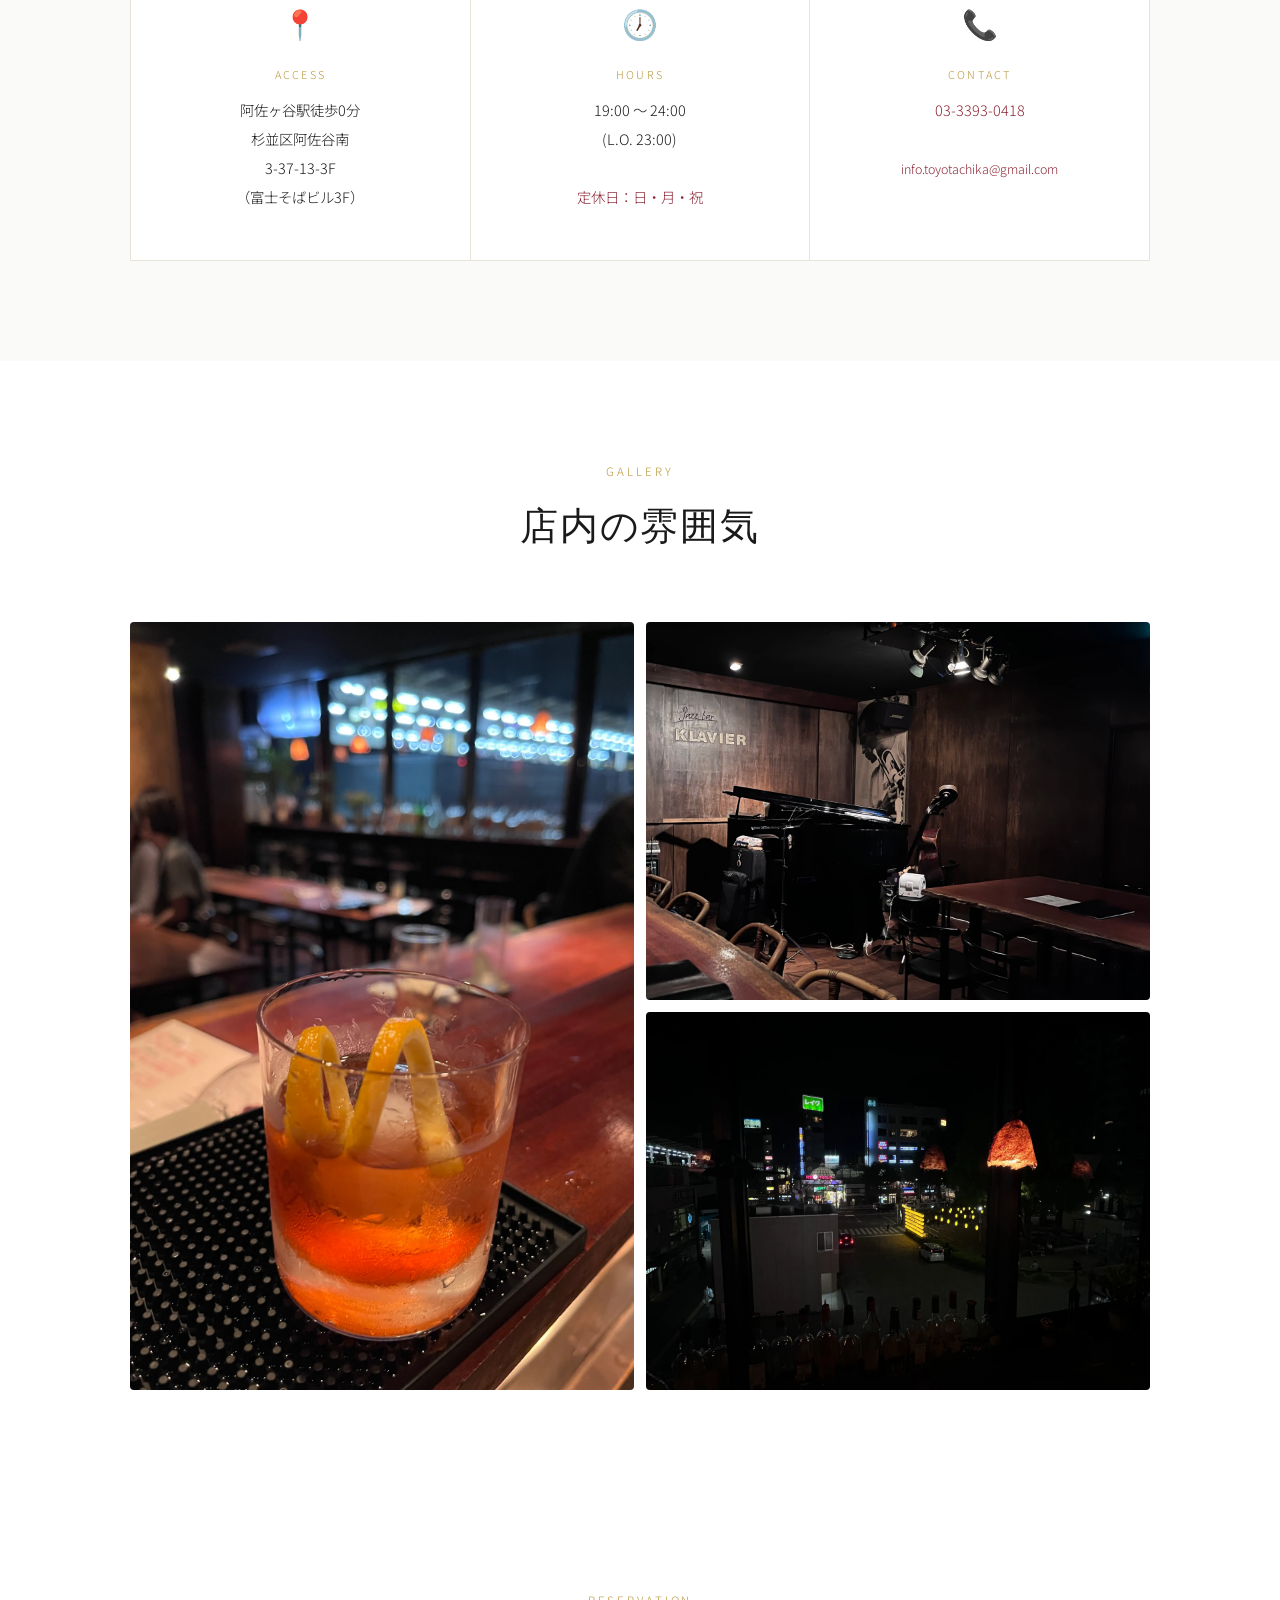
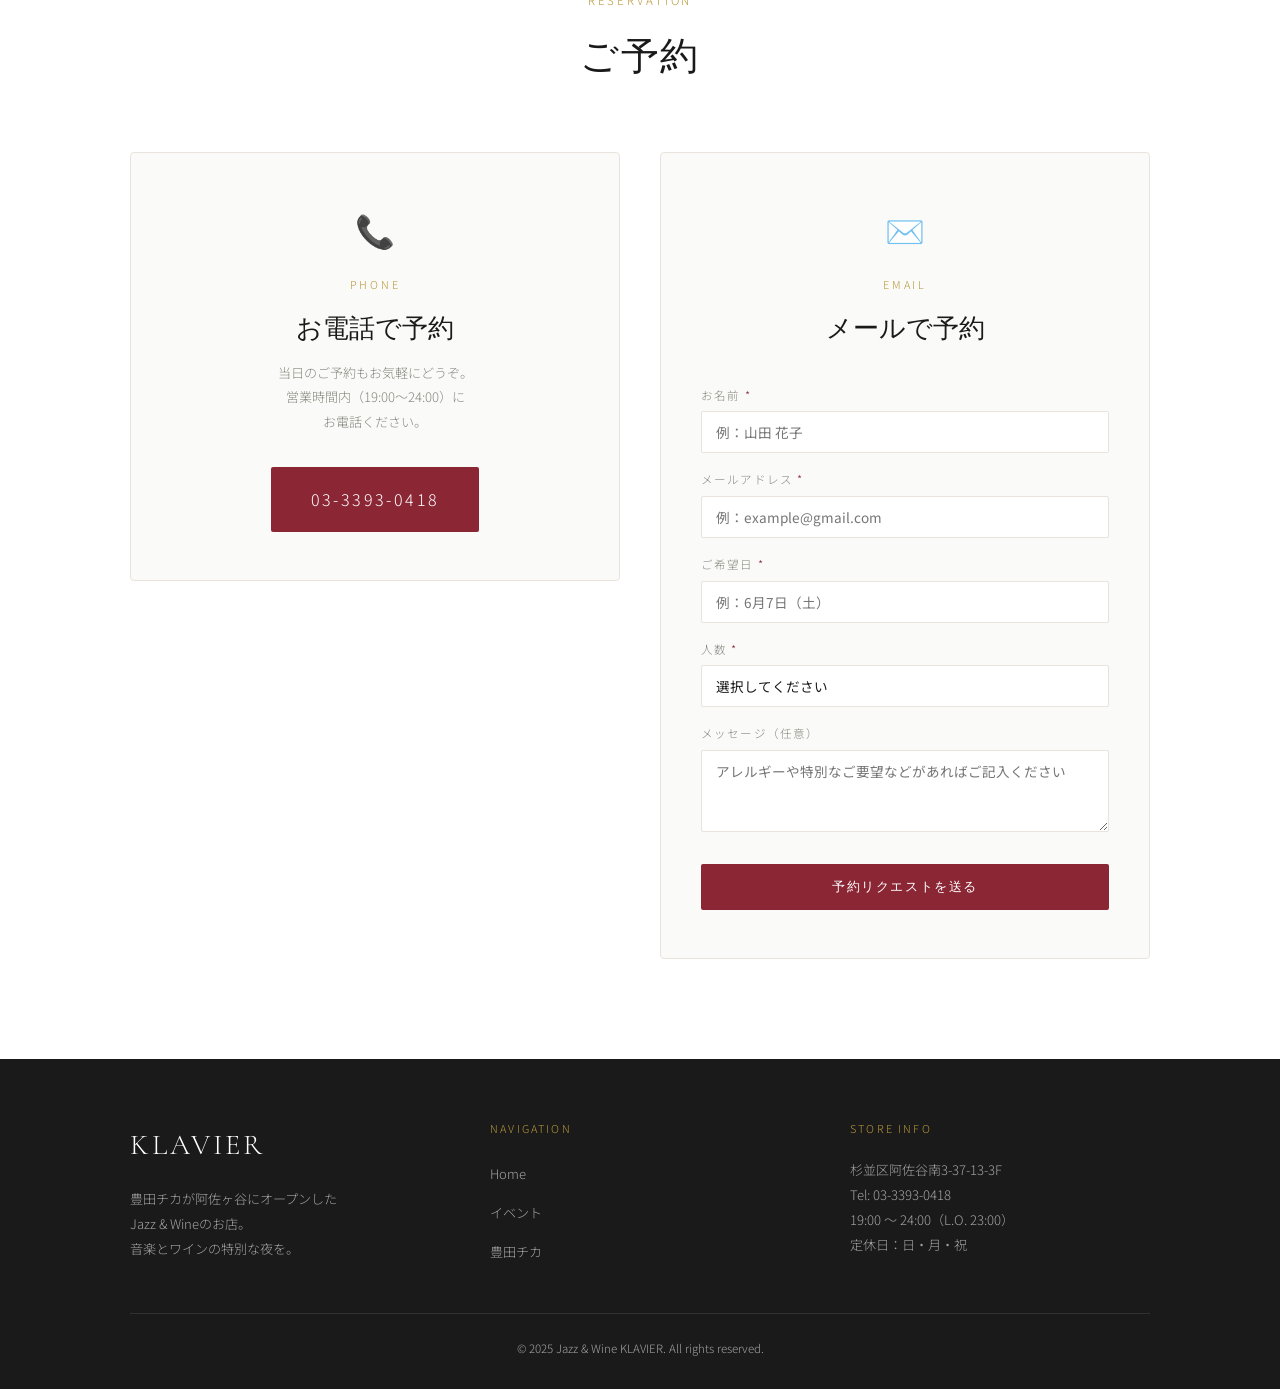
==== commit 65654353: "トップのヒーローに阿佐谷ジャズストリート2026（10/30）出演告知を追加" ====
--- a/index.html
+++ b/index.html
@@ -87,6 +87,16 @@
         <a href="#reservation" class="btn-primary">今すぐ予約する</a>
         <a href="events.html" class="btn-secondary">イベントを見る</a>
       </div>
+
+      <!-- 阿佐谷ジャズストリート2026 出演告知（10/30を過ぎると main.js が自動で非表示） -->
+      <a href="images/mvihvxgp-fullsizerender.jpeg" target="_blank" rel="noopener" class="hero-notice" data-until="2026-10-30">
+        <img src="images/mvihvxgp-fullsizerender.jpeg" alt="阿佐谷ジャズストリート2026 豊田チカ 10月30日 久遠キリスト教会 チラシ">
+        <span class="hero-notice-body">
+          <span class="hero-notice-label">阿佐谷ジャズストリート2026</span>
+          <span class="hero-notice-title">10/30（金）店主・豊田チカ 久遠キリスト教会に出演</span>
+          <span class="hero-notice-meta">①14:00〜 ②15:15〜（入れ替え制）／前売 ¥2,000</span>
+        </span>
+      </a>
     </div>
 
     </div>
